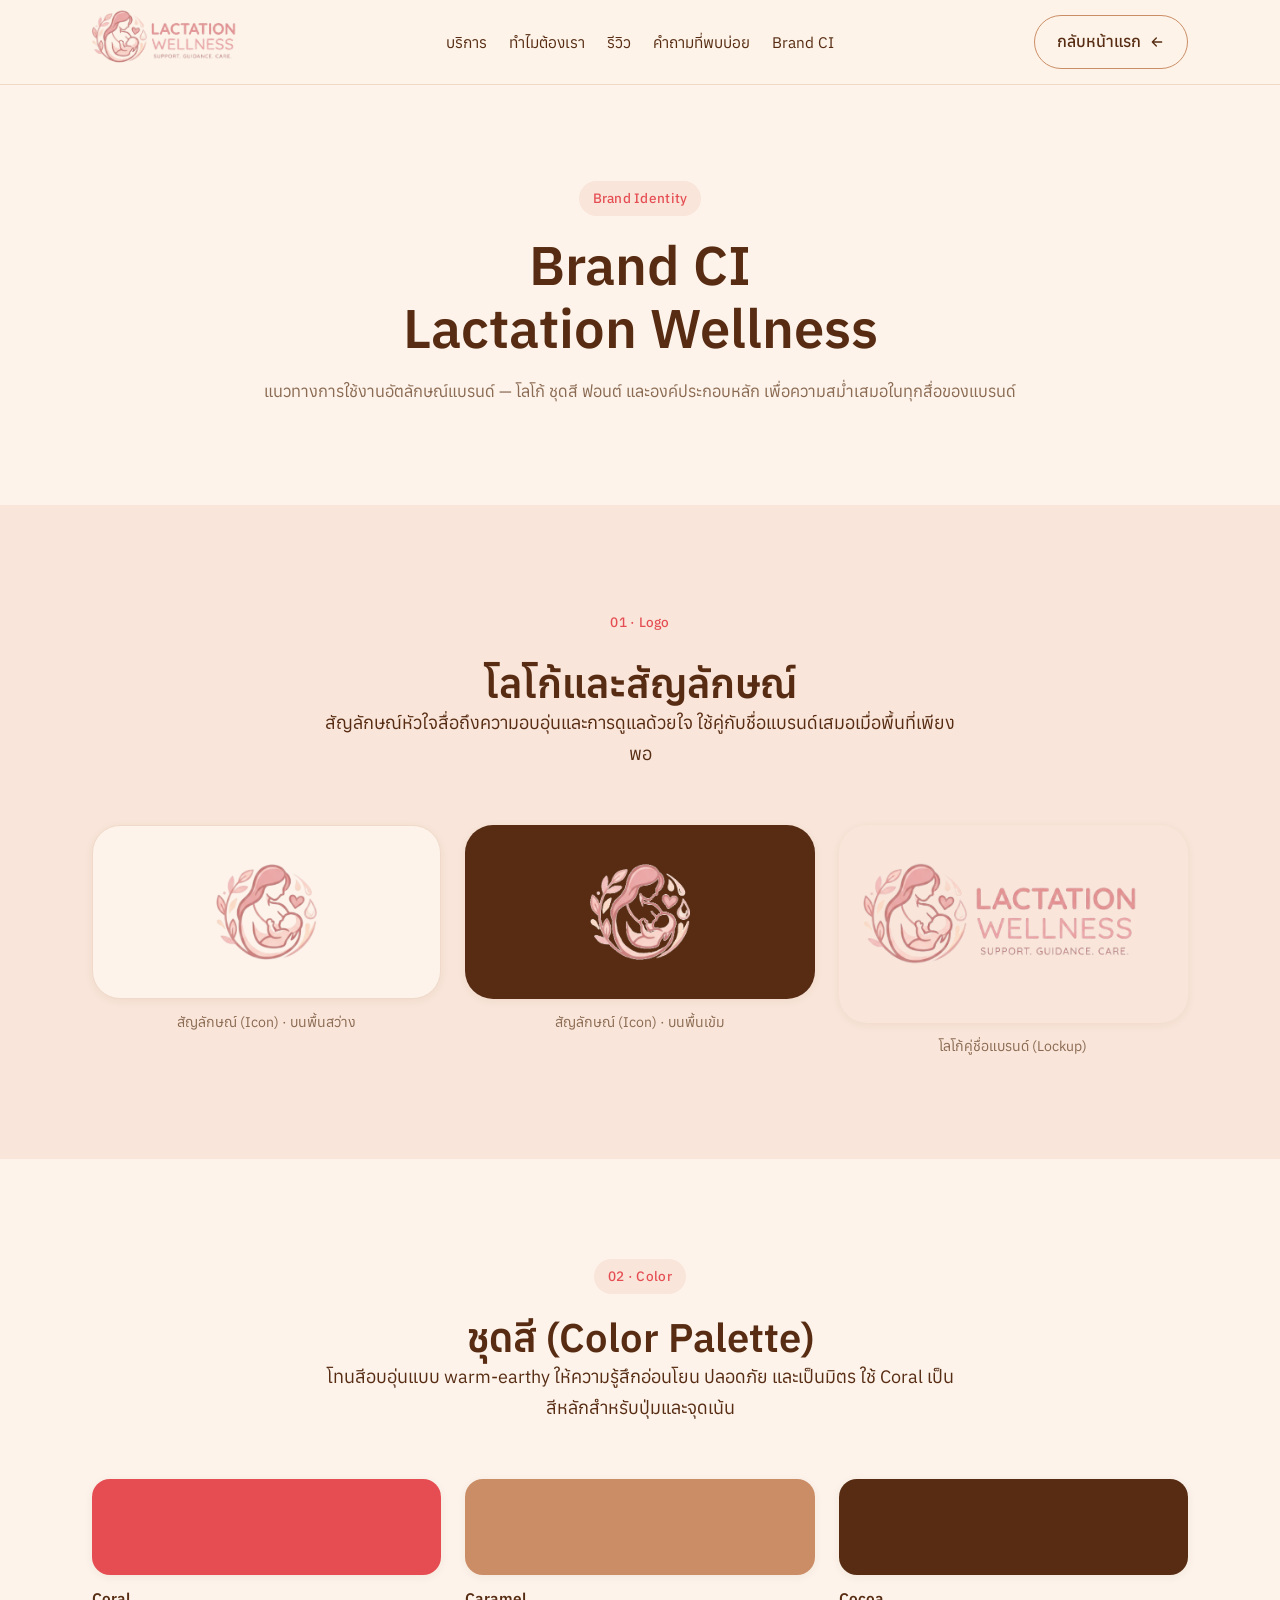
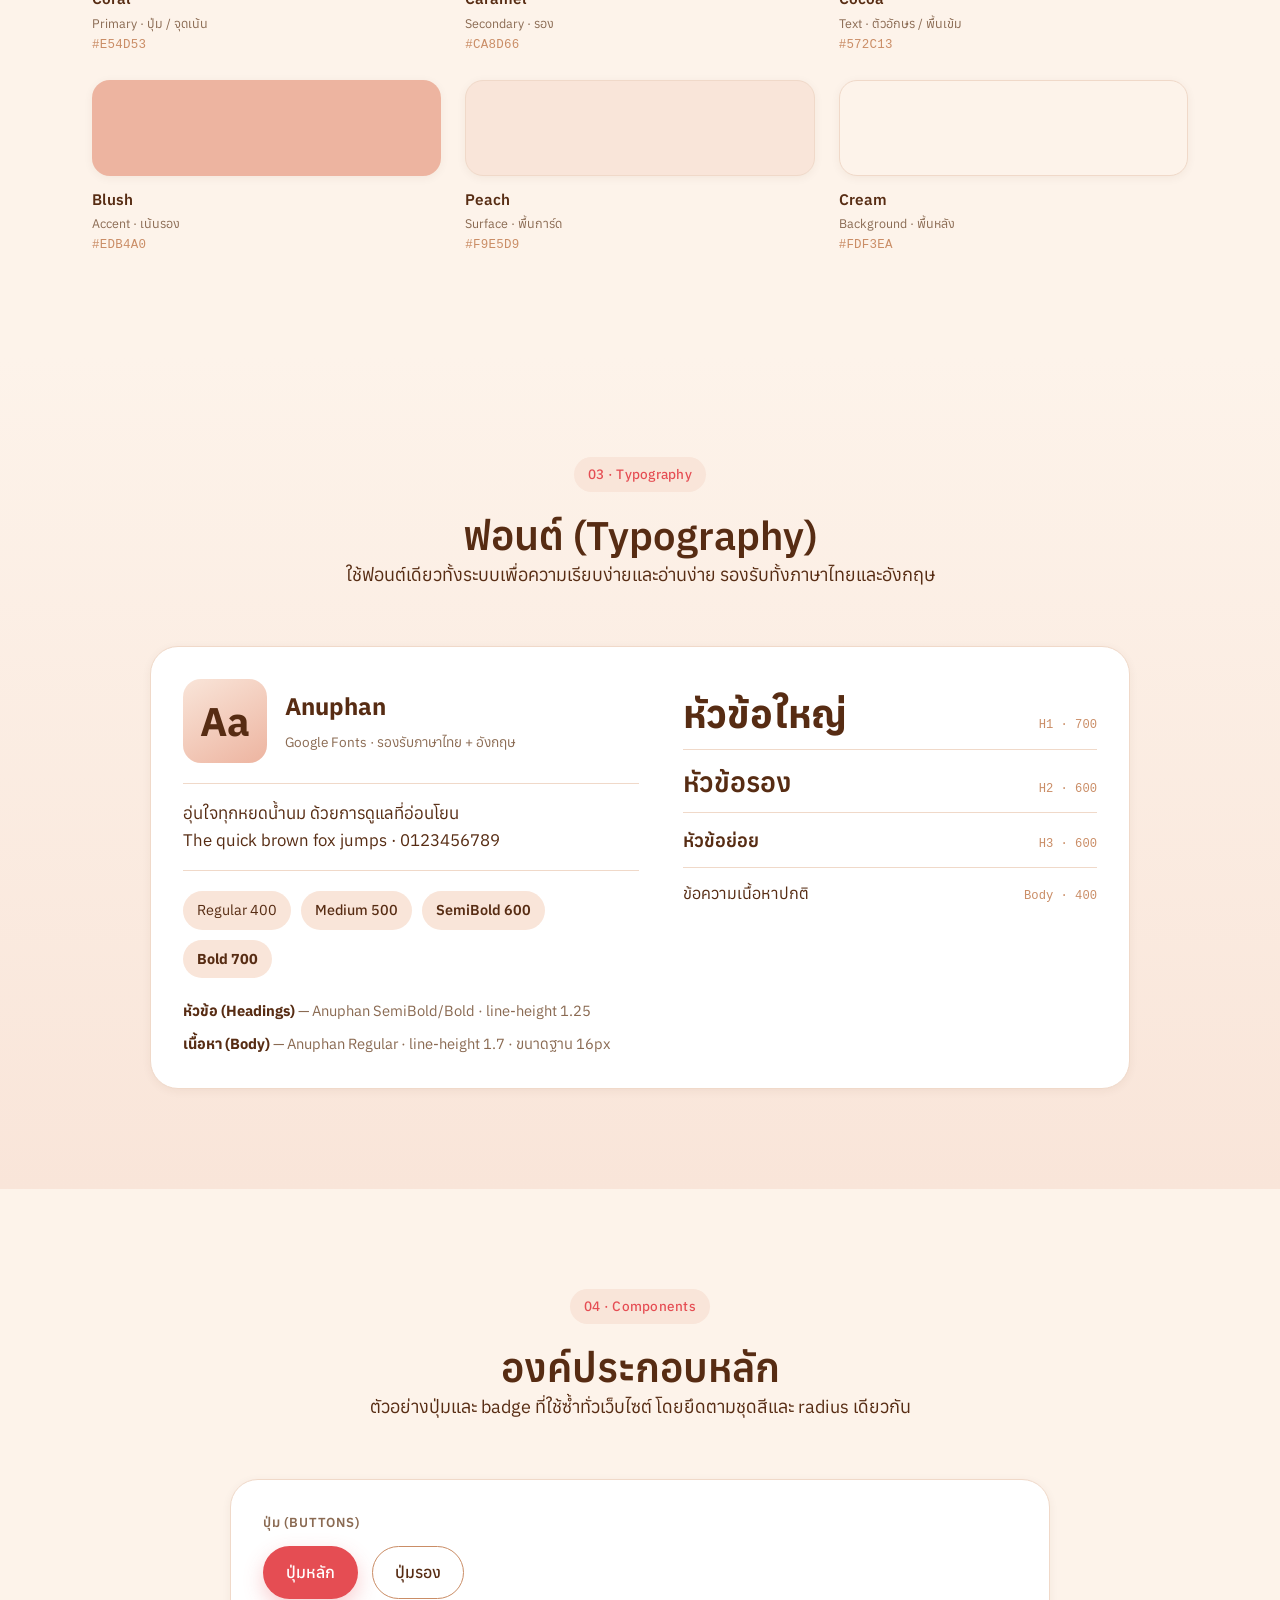
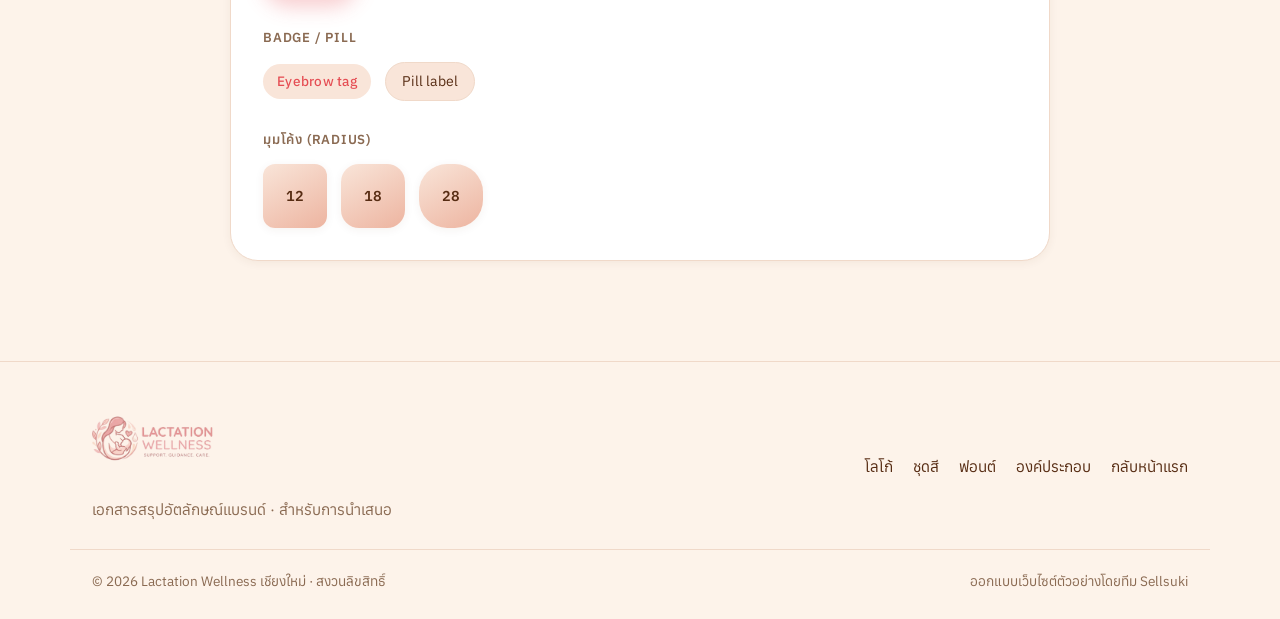
==== brand.html @ d566239a "Initial commit: Lactation Wellness landing site Static HTML/CSS/vanilla-JS landing page for a postpa" ====
<!DOCTYPE html>
<html lang="th">
<head>
  <meta charset="UTF-8" />
  <meta name="viewport" content="width=device-width, initial-scale=1" />
  <script>document.documentElement.classList.add('js');</script>
  <title>Brand CI | Lactation Wellness</title>
  <meta name="description" content="Brand CI ของ Lactation Wellness — ชุดสี ฟอนต์ โลโก้ และแนวทางการใช้งานอัตลักษณ์แบรนด์" />
  <link rel="preconnect" href="https://fonts.googleapis.com" />
  <link rel="preconnect" href="https://fonts.gstatic.com" crossorigin />
  <link href="https://fonts.googleapis.com/css2?family=Anuphan:wght@400;500;600;700&family=Dancing+Script:wght@600;700&display=swap" rel="stylesheet" />
  <link rel="stylesheet" href="styles.css" />
</head>
<body>
  <a class="skip-link" href="#main">ข้ามไปยังเนื้อหาหลัก</a>

  <!-- NAV -->
  <header class="nav" id="top">
    <div class="container nav__inner">
      <a class="brand" href="index.html" aria-label="Lactation Wellness หน้าแรก">
        <img class="brand__logo" src="assets/lockup.png" alt="Lactation Wellness" width="693" height="343" />
      </a>

      <nav class="nav__links" aria-label="เมนูหลัก">
        <a href="index.html#services">บริการ</a>
        <a href="index.html#why">ทำไมต้องเรา</a>
        <a href="index.html#reviews">รีวิว</a>
        <a href="index.html#faq">คำถามที่พบบ่อย</a>
        <a href="brand.html" aria-current="page">Brand CI</a>
      </nav>

      <a class="btn btn--ghost nav__cta" href="index.html">กลับหน้าแรก
        <svg viewBox="0 0 24 24" width="16" height="16" fill="none" stroke="currentColor" stroke-width="2" stroke-linecap="round" stroke-linejoin="round" aria-hidden="true"><path d="M19 12H5M11 18l-6-6 6-6"/></svg>
      </a>

      <button class="nav__toggle" id="navToggle" aria-label="เปิดเมนู" aria-expanded="false" aria-controls="mobileMenu">
        <span></span><span></span><span></span>
      </button>
    </div>

    <div class="mobile-menu" id="mobileMenu" hidden>
      <a href="index.html#services">บริการ</a>
      <a href="index.html#why">ทำไมต้องเรา</a>
      <a href="index.html#reviews">รีวิว</a>
      <a href="index.html#faq">คำถามที่พบบ่อย</a>
      <a href="brand.html" aria-current="page">Brand CI</a>
      <a class="btn btn--primary" href="index.html">กลับหน้าแรก</a>
    </div>
  </header>

  <main id="main">

    <!-- HERO -->
    <section class="section brandhero">
      <div class="container brandhero__inner reveal">
        <span class="eyebrow eyebrow--center">Brand Identity</span>
        <h1>Brand CI<br /><span class="hl">Lactation Wellness</span></h1>
        <p class="lead">แนวทางการใช้งานอัตลักษณ์แบรนด์ — โลโก้ ชุดสี ฟอนต์ และองค์ประกอบหลัก เพื่อความสม่ำเสมอในทุกสื่อของแบรนด์</p>
      </div>
    </section>

    <!-- LOGO -->
    <section class="section section--peach" id="logo">
      <div class="container">
        <div class="section__head reveal">
          <span class="eyebrow eyebrow--center">01 · Logo</span>
          <h2>โลโก้และสัญลักษณ์</h2>
          <p>สัญลักษณ์หัวใจสื่อถึงความอบอุ่นและการดูแลด้วยใจ ใช้คู่กับชื่อแบรนด์เสมอเมื่อพื้นที่เพียงพอ</p>
        </div>
        <div class="logogrid reveal">
          <div class="logocard">
            <div class="logocard__stage logocard__stage--cream">
              <img class="logocard__logo" src="assets/icon.png" alt="สัญลักษณ์ Lactation Wellness บนพื้นสว่าง" width="240" height="229" />
            </div>
            <p class="logocard__cap">สัญลักษณ์ (Icon) · บนพื้นสว่าง</p>
          </div>
          <div class="logocard">
            <div class="logocard__stage logocard__stage--dark">
              <img class="logocard__logo" src="assets/icon.png" alt="สัญลักษณ์ Lactation Wellness บนพื้นเข้ม" width="240" height="229" />
            </div>
            <p class="logocard__cap">สัญลักษณ์ (Icon) · บนพื้นเข้ม</p>
          </div>
          <div class="logocard">
            <div class="logocard__stage logocard__stage--lockup">
              <span class="brand brand--lg">
                <img class="brand__logo" src="assets/lockup.png" alt="Lactation Wellness" width="693" height="343" />
              </span>
            </div>
            <p class="logocard__cap">โลโก้คู่ชื่อแบรนด์ (Lockup)</p>
          </div>
        </div>
      </div>
    </section>

    <!-- COLORS -->
    <section class="section" id="colors">
      <div class="container">
        <div class="section__head reveal">
          <span class="eyebrow eyebrow--center">02 · Color</span>
          <h2>ชุดสี (Color Palette)</h2>
          <p>โทนสีอบอุ่นแบบ warm-earthy ให้ความรู้สึกอ่อนโยน ปลอดภัย และเป็นมิตร ใช้ Coral เป็นสีหลักสำหรับปุ่มและจุดเน้น</p>
        </div>
        <div class="swatches swatches--page reveal">
          <div class="swatch">
            <span class="swatch__chip" style="background:#E54D53;"></span>
            <span class="swatch__meta"><strong>Coral</strong><em>Primary · ปุ่ม / จุดเน้น</em><code>#E54D53</code></span>
          </div>
          <div class="swatch">
            <span class="swatch__chip" style="background:#CA8D66;"></span>
            <span class="swatch__meta"><strong>Caramel</strong><em>Secondary · รอง</em><code>#CA8D66</code></span>
          </div>
          <div class="swatch">
            <span class="swatch__chip" style="background:#572C13;"></span>
            <span class="swatch__meta"><strong>Cocoa</strong><em>Text · ตัวอักษร / พื้นเข้ม</em><code>#572C13</code></span>
          </div>
          <div class="swatch">
            <span class="swatch__chip" style="background:#EDB4A0;"></span>
            <span class="swatch__meta"><strong>Blush</strong><em>Accent · เน้นรอง</em><code>#EDB4A0</code></span>
          </div>
          <div class="swatch">
            <span class="swatch__chip swatch__chip--light" style="background:#F9E5D9;"></span>
            <span class="swatch__meta"><strong>Peach</strong><em>Surface · พื้นการ์ด</em><code>#F9E5D9</code></span>
          </div>
          <div class="swatch">
            <span class="swatch__chip swatch__chip--light" style="background:#FDF3EA;"></span>
            <span class="swatch__meta"><strong>Cream</strong><em>Background · พื้นหลัง</em><code>#FDF3EA</code></span>
          </div>
        </div>
      </div>
    </section>

    <!-- TYPOGRAPHY -->
    <section class="section section--cream" id="type">
      <div class="container">
        <div class="section__head reveal">
          <span class="eyebrow eyebrow--center">03 · Typography</span>
          <h2>ฟอนต์ (Typography)</h2>
          <p>ใช้ฟอนต์เดียวทั้งระบบเพื่อความเรียบง่ายและอ่านง่าย รองรับทั้งภาษาไทยและอังกฤษ</p>
        </div>
        <div class="brandkit__panel typeset-panel reveal">
          <div class="typeset">
            <div class="typeset__hero">
              <span class="typeset__aa">Aa</span>
              <div class="typeset__name">
                <strong>Anuphan</strong>
                <span>Google Fonts · รองรับภาษาไทย + อังกฤษ</span>
              </div>
            </div>
            <p class="typeset__sample">อุ่นใจทุกหยดน้ำนม ด้วยการดูแลที่อ่อนโยน<br />The quick brown fox jumps · 0123456789</p>
            <div class="typeset__weights">
              <span style="font-weight:400;">Regular 400</span>
              <span style="font-weight:500;">Medium 500</span>
              <span style="font-weight:600;">SemiBold 600</span>
              <span style="font-weight:700;">Bold 700</span>
            </div>
            <ul class="typeset__usage">
              <li><strong>หัวข้อ (Headings)</strong> — Anuphan SemiBold/Bold · line-height 1.25</li>
              <li><strong>เนื้อหา (Body)</strong> — Anuphan Regular · line-height 1.7 · ขนาดฐาน 16px</li>
            </ul>
          </div>
          <div class="typescale">
            <div class="typescale__row"><span class="typescale__demo" style="font-size:2.4rem;font-weight:700;">หัวข้อใหญ่</span><code>H1 · 700</code></div>
            <div class="typescale__row"><span class="typescale__demo" style="font-size:1.7rem;font-weight:600;">หัวข้อรอง</span><code>H2 · 600</code></div>
            <div class="typescale__row"><span class="typescale__demo" style="font-size:1.15rem;font-weight:600;">หัวข้อย่อย</span><code>H3 · 600</code></div>
            <div class="typescale__row"><span class="typescale__demo" style="font-size:1rem;font-weight:400;">ข้อความเนื้อหาปกติ</span><code>Body · 400</code></div>
          </div>
        </div>
      </div>
    </section>

    <!-- COMPONENTS -->
    <section class="section" id="components">
      <div class="container">
        <div class="section__head reveal">
          <span class="eyebrow eyebrow--center">04 · Components</span>
          <h2>องค์ประกอบหลัก</h2>
          <p>ตัวอย่างปุ่มและ badge ที่ใช้ซ้ำทั่วเว็บไซต์ โดยยึดตามชุดสีและ radius เดียวกัน</p>
        </div>
        <div class="brandkit__panel reveal comp-panel">
          <div class="comp-group">
            <span class="comp-group__label">ปุ่ม (Buttons)</span>
            <div class="comp-row">
              <a class="btn btn--primary" href="#">ปุ่มหลัก</a>
              <a class="btn btn--ghost" href="#">ปุ่มรอง</a>
            </div>
          </div>
          <div class="comp-group">
            <span class="comp-group__label">Badge / Pill</span>
            <div class="comp-row">
              <span class="eyebrow" style="margin:0;">Eyebrow tag</span>
              <span class="pill">Pill label</span>
            </div>
          </div>
          <div class="comp-group">
            <span class="comp-group__label">มุมโค้ง (Radius)</span>
            <div class="comp-row">
              <span class="radius-demo" style="border-radius:12px;">12</span>
              <span class="radius-demo" style="border-radius:18px;">18</span>
              <span class="radius-demo" style="border-radius:28px;">28</span>
            </div>
          </div>
        </div>
      </div>
    </section>
  </main>

  <!-- FOOTER -->
  <footer class="footer">
    <div class="container footer__inner">
      <div class="footer__brand">
        <span class="brand brand--footer">
          <img class="brand__logo" src="assets/lockup.png" alt="Lactation Wellness" width="693" height="343" />
        </span>
        <p>เอกสารสรุปอัตลักษณ์แบรนด์ · สำหรับการนำเสนอ</p>
      </div>
      <nav class="footer__links" aria-label="เมนูส่วนท้าย">
        <a href="#logo">โลโก้</a>
        <a href="#colors">ชุดสี</a>
        <a href="#type">ฟอนต์</a>
        <a href="#components">องค์ประกอบ</a>
        <a href="index.html">กลับหน้าแรก</a>
      </nav>
    </div>
    <div class="container footer__bottom">
      <p>© 2026 Lactation Wellness เชียงใหม่ · สงวนลิขสิทธิ์</p>
      <p>ออกแบบเว็บไซต์ตัวอย่างโดยทีม Sellsuki</p>
    </div>
  </footer>

  <script src="script.js"></script>
</body>
</html>
---- styles.css ----
/* ===== Design Tokens (CI) ===== */
:root {
  --coral: #E54D53;
  --coral-dark: #d13b41;
  --caramel: #CA8D66;
  --cocoa: #572C13;
  --blush: #EDB4A0;
  --cream: #FDF3EA;
  --peach: #F9E5D9;
  --white: #FFFFFF;

  --text: #572C13;
  --text-soft: #8a6a52;
  --border: #f0d9c9;

  --radius: 18px;
  --radius-lg: 28px;
  --radius-sm: 12px;
  --shadow-sm: 0 2px 10px rgba(87, 44, 19, 0.06);
  --shadow: 0 12px 34px rgba(87, 44, 19, 0.10);
  --shadow-lg: 0 24px 60px rgba(87, 44, 19, 0.14);
  --ease: cubic-bezier(0.22, 1, 0.36, 1);

  --maxw: 1140px;
  --font-head: 'Anuphan', system-ui, sans-serif;
  --font-body: 'Anuphan', system-ui, sans-serif;
  --font-brand: 'Dancing Script', 'Anuphan', cursive;
}

/* ===== Reset ===== */
*, *::before, *::after { box-sizing: border-box; }
* { margin: 0; }
html { scroll-behavior: smooth; scroll-padding-top: 84px; }
body {
  font-family: var(--font-body);
  color: var(--text);
  background: var(--cream);
  line-height: 1.7;
  font-size: clamp(1rem, 1rem + 0.2vw, 1.125rem);
  font-weight: 400;
  -webkit-font-smoothing: antialiased;
  overflow-x: hidden;
}
img, svg { display: block; max-width: 100%; }
a { color: inherit; text-decoration: none; }
h1, h2, h3 { font-family: var(--font-head); font-weight: 600; line-height: 1.25; color: var(--cocoa); }

.container { width: 100%; max-width: var(--maxw); margin-inline: auto; padding-inline: 22px; }

.skip-link {
  position: absolute; left: -999px; top: 0; z-index: 200;
  background: var(--cocoa); color: #fff; padding: 10px 16px; border-radius: 0 0 10px 0;
}
.skip-link:focus { left: 0; }

/* ===== Buttons ===== */
.btn {
  display: inline-flex; align-items: center; justify-content: center; gap: 8px;
  font-family: var(--font-head); font-weight: 500; font-size: 1rem;
  padding: 12px 22px; border-radius: 999px; border: 1.5px solid transparent;
  cursor: pointer; transition: transform .2s var(--ease), background .2s var(--ease), box-shadow .2s var(--ease), color .2s var(--ease);
  white-space: nowrap;
}
.btn:focus-visible { outline: 3px solid var(--caramel); outline-offset: 2px; }
.btn--primary { background: var(--coral); color: #fff; box-shadow: 0 8px 20px rgba(229, 77, 83, 0.28); }
.btn--primary:hover { background: var(--coral-dark); transform: translateY(-2px); box-shadow: 0 12px 26px rgba(229, 77, 83, 0.34); }
.btn--ghost { background: transparent; color: var(--cocoa); border-color: var(--caramel); }
.btn--ghost:hover { background: var(--peach); transform: translateY(-2px); }
.btn--lg { padding: 15px 30px; font-size: 1.05rem; }
.btn--block { width: 100%; }

/* ===== Nav ===== */
.nav {
  position: sticky; top: 0; z-index: 100;
  background: rgba(253, 243, 234, 0.82);
  backdrop-filter: saturate(180%) blur(12px);
  border-bottom: 1px solid var(--border);
}
.nav__inner { position: relative; display: flex; align-items: center; justify-content: space-between; gap: 20px; height: 84px; }
.brand { display: inline-flex; align-items: center; gap: 10px; font-family: var(--font-head); }
.brand__mark {
  display: grid; place-items: center; width: 38px; height: 38px; border-radius: 12px;
  background: var(--coral); color: #fff; box-shadow: var(--shadow-sm); flex: none;
}
.brand__logo { display: block; height: 78px; width: auto; flex: none; }
.brand--footer .brand__logo { height: 66px; }
.brand--lg .brand__logo { height: 150px; }
.brand__text { font-family: var(--font-brand); font-weight: 700; font-size: 1.5rem; color: var(--cocoa); line-height: 1.05; display: flex; flex-direction: column; }
.brand__text small { font-family: var(--font-body); font-weight: 400; font-size: .68rem; color: var(--caramel); letter-spacing: .04em; }
.nav__links { display: flex; gap: 22px; flex-wrap: nowrap; margin-inline: auto; position: absolute; left: 50%; top: 50%; transform: translate(-50%, -50%); }
.nav__links a { font-size: .96rem; color: var(--text); position: relative; padding: 6px 0; transition: color .2s; white-space: nowrap; }
.nav__links a::after { content: ''; position: absolute; left: 0; bottom: 0; width: 0; height: 2px; background: var(--coral); transition: width .25s var(--ease); border-radius: 2px; }
.nav__links a:hover { color: var(--coral); }
.nav__links a:hover::after { width: 100%; }
.nav__cta { flex: none; }
.nav__toggle { display: none; flex-direction: column; gap: 5px; width: 44px; height: 44px; align-items: center; justify-content: center; background: none; border: none; cursor: pointer; }
.nav__toggle span { width: 24px; height: 2px; background: var(--cocoa); border-radius: 2px; transition: .25s var(--ease); }
.nav__toggle[aria-expanded="true"] span:nth-child(1) { transform: translateY(7px) rotate(45deg); }
.nav__toggle[aria-expanded="true"] span:nth-child(2) { opacity: 0; }
.nav__toggle[aria-expanded="true"] span:nth-child(3) { transform: translateY(-7px) rotate(-45deg); }

.mobile-menu { display: none; flex-direction: column; gap: 4px; padding: 14px 22px 22px; background: var(--cream); border-bottom: 1px solid var(--border); }
.mobile-menu a { padding: 12px 8px; font-family: var(--font-head); border-radius: 10px; }
.mobile-menu a:not(.btn):hover { background: var(--peach); }
.mobile-menu .btn { margin-top: 8px; }

/* ===== Hero ===== */
.hero { padding: clamp(48px, 8vw, 96px) 0; position: relative; background: var(--peach); overflow: hidden; }
.hero .eyebrow { background: var(--white); }
.hero::before {
  content: ''; position: absolute; top: -140px; right: -120px; width: 460px; height: 460px;
  background: radial-gradient(circle, rgba(255,255,255,.5), transparent 70%); z-index: 0;
}
.zig-edge {
  height: 14px; margin-top: -1px;
  background-image: url("data:image/svg+xml,%3Csvg xmlns='http://www.w3.org/2000/svg' width='24' height='14'%3E%3Cpath d='M0 0H24L12 14Z' fill='%23F9E5D9'/%3E%3C/svg%3E");
  background-size: 24px 14px; background-repeat: repeat-x; background-position: top center;
}
.hero__inner { display: grid; grid-template-columns: 1.05fr .95fr; gap: clamp(32px, 5vw, 64px); align-items: center; position: relative; z-index: 1; }
.eyebrow { display: inline-block; font-family: var(--font-head); font-weight: 500; font-size: .85rem; color: var(--coral); background: var(--peach); padding: 6px 14px; border-radius: 999px; letter-spacing: .02em; margin-bottom: 18px; }
.eyebrow--center { display: table; margin-inline: auto; }
.eyebrow--light { background: rgba(255,255,255,.14); color: var(--blush); }
.hero h1 { font-size: clamp(3rem, 5vw, 3.5rem); font-weight: 600; letter-spacing: -.01em; }
.hero .hl { color: var(--coral); }
.lead { margin-top: 20px; font-size: clamp(1rem, 1.4vw, 1.15rem); color: var(--text-soft); max-width: 34ch; }
.hero__actions { display: flex; flex-wrap: wrap; gap: 14px; margin-top: 30px; }
.hero__trust { display: flex; align-items: center; gap: 12px; margin-top: 28px; flex-wrap: wrap; }
.stars { display: inline-flex; gap: 3px; color: #F2B01E; }
.hero__trust p { font-size: .95rem; color: var(--text-soft); }
.hero__trust strong { color: var(--cocoa); }

.hero__visual { position: relative; }
.hero__card {
  position: relative; background: var(--white); border-radius: var(--radius-lg);
  padding: 22px; box-shadow: var(--shadow-lg); border: 1px solid var(--border);
}
.hero__photo {
  aspect-ratio: 4/5; border-radius: var(--radius); overflow: hidden;
  background: linear-gradient(150deg, var(--blush), var(--peach));
}
.hero__img { width: 100%; height: 100%; object-fit: cover; object-position: center 25%; display: block; }
.hero__badge {
  position: absolute; bottom: -22px; left: -18px; display: flex; align-items: center; gap: 12px;
  background: var(--white); border-radius: 16px; padding: 12px 16px; box-shadow: var(--shadow);
  border: 1px solid var(--border);
}
.hero__badge-ic { display: grid; place-items: center; width: 38px; height: 38px; border-radius: 10px; background: var(--coral); color: #fff; flex: none; }
.hero__badge strong { display: block; font-family: var(--font-head); font-size: .92rem; color: var(--cocoa); }
.hero__badge small { color: var(--text-soft); font-size: .8rem; }

/* ===== Stats (Care that adds up — left heading + organic blobs) ===== */
.stats2 { background: linear-gradient(180deg, var(--cream), var(--peach)); }
.stats2__inner { display: grid; grid-template-columns: minmax(250px, .95fr) 1.5fr; gap: clamp(20px, 2.5vw, 36px); align-items: start; }
.stats2__head { display: flex; align-items: center; gap: 8px; padding-top: 10px; }
.stats2__head h2 { font-size: clamp(2.25rem, 3.8vw, 2.5rem); line-height: 1.15; flex: none; }
.stats2__arrow { width: clamp(120px, 12vw, 160px); flex: none; }
.stats2__list { display: grid; grid-template-columns: 1fr 1fr; gap: 30px 36px; align-items: start; }
.stat2 { display: flex; align-items: center; gap: 18px; }
.stat2__blob {
  position: relative; flex: none; width: 96px; height: 80px; display: grid; place-items: center;
  border-radius: 46% 54% 63% 37% / 55% 48% 52% 45%;
}
.stat2__blob b { font-family: var(--font-head); font-weight: 700; font-size: 1.3rem; }
.stat2__blob--coral { background: #f7d3d1; } .stat2__blob--coral b { color: var(--coral); }
.stat2__blob--caramel { background: #ecd8c4; } .stat2__blob--caramel b { color: #a8683f; }
.stat2__blob--blush { background: #f8ddd1; } .stat2__blob--blush b { color: #c56650; }
.stat2__blob--cocoa { background: #e2cec1; } .stat2__blob--cocoa b { color: var(--cocoa); }
.stat2 p { color: var(--text-soft); font-size: .98rem; }
.stat2 p strong { color: var(--cocoa); font-weight: 600; }

/* ===== Service chip carousel ===== */
.chiprow {
  display: flex; gap: 12px; overflow-x: auto; padding: 4px 2px 16px; margin-bottom: 12px;
  scroll-snap-type: x proximity; -webkit-overflow-scrolling: touch;
}
.chiprow::-webkit-scrollbar { height: 6px; }
.chiprow::-webkit-scrollbar-thumb { background: var(--blush); border-radius: 999px; }
.chip-svc {
  flex: none; scroll-snap-align: start; white-space: nowrap;
  font-family: var(--font-head); font-weight: 500; font-size: .96rem; color: var(--cocoa);
  background: var(--white); border: 1.5px solid var(--border); padding: 10px 20px; border-radius: 999px;
  transition: background .2s var(--ease), color .2s var(--ease), border-color .2s var(--ease);
}
.chip-svc:hover { background: var(--coral); color: #fff; border-color: var(--coral); }

/* ===== Section base ===== */
.section { padding: clamp(56px, 8vw, 100px) 0; }
.section--peach { background: var(--peach); }
.section--cream { background: linear-gradient(180deg, var(--cream), var(--peach)); }
.section__head { text-align: center; max-width: 640px; margin: 0 auto clamp(36px, 5vw, 56px); }
.section__head--left { text-align: left; margin-inline: 0; }
.section h2 { font-size: clamp(2.25rem, 3.6vw, 2.5rem); }
.section__sub { margin-top: 14px; color: var(--text-soft); font-size: 1.05rem; }

/* ===== Cards (Services) ===== */
.cards { display: grid; grid-template-columns: repeat(3, 1fr); gap: 22px; }
.card {
  background: var(--white); border: 1px solid var(--border); border-radius: var(--radius);
  padding: 28px 26px; box-shadow: var(--shadow-sm);
  transition: transform .25s var(--ease), box-shadow .25s var(--ease), border-color .25s var(--ease);
}
.card:hover { transform: translateY(-6px); box-shadow: var(--shadow); border-color: var(--blush); }
.card__ic { display: grid; place-items: center; width: 54px; height: 54px; border-radius: 16px; background: var(--peach); color: var(--coral); margin-bottom: 18px; }
.card h3 { font-size: 1.2rem; margin-bottom: 8px; }
.card p { color: var(--text-soft); font-size: .97rem; }

/* ===== Why ===== */
.why__inner { display: grid; grid-template-columns: 1fr 1fr; gap: clamp(32px, 5vw, 64px); align-items: center; }
.why__list { list-style: none; padding: 0; margin-top: 28px; display: grid; gap: 18px; }
.why__list li { display: flex; gap: 14px; align-items: flex-start; }
.why__ic { display: grid; place-items: center; width: 34px; height: 34px; border-radius: 10px; background: var(--coral); color: #fff; flex: none; margin-top: 2px; }
.why__list strong { font-family: var(--font-head); color: var(--cocoa); font-size: 1.05rem; }
.why__list p { color: var(--text-soft); font-size: .95rem; }
.why__visual { position: relative; display: grid; place-items: center; min-height: 360px; }
.why__blob { position: absolute; inset: 10% 8%; background: radial-gradient(circle at 30% 30%, var(--blush), var(--caramel)); border-radius: 46% 54% 60% 40% / 50% 44% 56% 50%; filter: blur(2px); opacity: .9; }
.why__figure { position: relative; width: 82%; max-width: 360px; margin: 0; aspect-ratio: 4/5; border-radius: var(--radius-lg); overflow: hidden; box-shadow: var(--shadow-lg); }
.why__img { width: 100%; height: 100%; object-fit: cover; object-position: center 28%; display: block; }

/* ===== Journey (alternating zigzag) ===== */
.journey { display: grid; gap: clamp(28px, 5vw, 56px); }
.jrow { display: grid; grid-template-columns: 1fr 1fr; gap: clamp(28px, 5vw, 64px); align-items: center; }
.jrow--rev .jrow__media { order: 2; }
.jrow__media {
  position: relative; aspect-ratio: 4/3; border-radius: var(--radius-lg); box-shadow: var(--shadow);
  overflow: hidden;
}
.jrow__media--1 { background: linear-gradient(150deg, var(--blush), var(--caramel)); }
.jrow__img { position: absolute; inset: 0; width: 100%; height: 100%; object-fit: cover; object-position: center; display: block; }
.jrow__media--2 { background: linear-gradient(135deg, var(--peach), var(--blush)); }
.jrow__media--2 .jrow__img { width: 82%; left: 50%; right: auto; object-fit: cover; object-position: 100% center; transform: translateX(-50%); }
.jrow__media--3 { background: linear-gradient(150deg, var(--caramel), var(--blush)); }
.jrow__badge {
  position: absolute; left: 20px; bottom: 20px; font-family: var(--font-head); font-weight: 500;
  color: var(--cocoa); background: rgba(253,243,234,.92); padding: 8px 18px; border-radius: 999px; font-size: .95rem;
}
.jrow__step { display: block; font-family: var(--font-head); font-weight: 700; font-size: 2.4rem; color: var(--blush); line-height: 1; margin-bottom: 8px; }
.jrow__text h3 { font-size: clamp(1.3rem, 2.4vw, 1.7rem); margin-bottom: 12px; }
.jrow__text p { color: var(--text-soft); font-size: 1.02rem; max-width: 46ch; }

/* ===== Reviews ===== */
.reviews-carousel { display: flex; align-items: center; gap: 14px; }
.reviews { flex: 1; display: flex; gap: 24px; overflow-x: auto; scroll-snap-type: x mandatory; scroll-behavior: smooth; padding: 58px 4px 12px; -ms-overflow-style: none; scrollbar-width: none; }
.reviews::-webkit-scrollbar { display: none; }
.review { position: relative; flex: 0 0 clamp(260px, 30%, 320px); scroll-snap-align: center; background: var(--white); border: 1px solid var(--border); border-radius: 24px; padding: 62px 26px 30px; box-shadow: var(--shadow-sm); display: flex; flex-direction: column; align-items: center; text-align: center; gap: 10px; transition: transform .25s var(--ease), box-shadow .25s var(--ease); }
.review:hover { transform: translateY(-5px); box-shadow: var(--shadow); }
.review__avatar { position: absolute; top: 0; left: 50%; transform: translate(-50%, -50%); display: grid; place-items: center; width: 84px; height: 84px; border-radius: 50%; background: var(--peach); font-family: var(--font-head); font-weight: 600; font-size: 1.7rem; color: var(--cocoa); box-shadow: 0 0 0 5px var(--cream), 0 0 0 8px var(--ring, var(--blush)); }
.stars--sm { color: #F2B01E; font-size: 1.05rem; letter-spacing: 2px; }
.review__name { font-family: var(--font-head); color: var(--cocoa); font-size: 1.12rem; }
.review__loc { color: var(--text-soft); font-size: .82rem; }
.review blockquote { color: var(--text); font-size: .96rem; line-height: 1.7; margin-top: 4px; }
.rev-nav { flex: none; width: 46px; height: 46px; border-radius: 50%; border: 1px solid var(--border); background: var(--white); color: var(--cocoa); display: grid; place-items: center; cursor: pointer; box-shadow: var(--shadow-sm); transition: background .2s var(--ease), color .2s var(--ease), border-color .2s var(--ease); }
.rev-nav:hover { background: var(--coral); color: #fff; border-color: var(--coral); }
.rev-nav svg { width: 22px; height: 22px; }

/* ===== About ===== */
.about__inner { display: grid; grid-template-columns: .9fr 1.1fr; gap: clamp(32px, 5vw, 64px); align-items: center; }
.about__grid { display: grid; grid-template-columns: 1fr 1fr; grid-template-rows: 1fr 1fr; gap: 14px; aspect-ratio: 1/1; }
.about__cell { position: relative; margin: 0; border-radius: var(--radius); box-shadow: var(--shadow-sm); overflow: hidden; background: linear-gradient(140deg, var(--blush), var(--peach)); }
.about__img { position: absolute; inset: 0; width: 100%; height: 100%; object-fit: cover; display: block; }
.about__copy p { color: var(--text-soft); margin-top: 16px; }
.about__pills { display: flex; flex-wrap: wrap; gap: 10px; margin-top: 24px; }
.pill { font-family: var(--font-head); font-size: .88rem; color: var(--cocoa); background: var(--peach); border: 1px solid var(--border); padding: 7px 16px; border-radius: 999px; }
.section--peach .pill { background: var(--white); }

/* ===== Gallery ===== */
.gallery { display: grid; grid-template-columns: repeat(6, 1fr); grid-auto-rows: clamp(150px, 18vw, 188px); gap: 16px; }
.gallery__item { position: relative; border-radius: var(--radius); overflow: hidden; box-shadow: var(--shadow-sm); background-size: cover; background-position: center; background-color: var(--peach); transition: transform .3s ease, box-shadow .3s ease; }
.gallery__item::before { content: ""; position: absolute; inset: 0; background: linear-gradient(180deg, transparent 55%, rgba(87,44,19,.28)); opacity: 0; transition: opacity .3s ease; }
.gallery__item:hover { transform: translateY(-4px); box-shadow: var(--shadow); }
.gallery__item:hover::before { opacity: 1; }
.gallery__item::after { content: attr(data-tag); position: absolute; left: 12px; bottom: 12px; z-index: 1; font-family: var(--font-head); font-size: .82rem; color: var(--cocoa); background: rgba(253,243,234,.92); padding: 4px 12px; border-radius: 999px; box-shadow: var(--shadow-sm); }
.gallery__item:nth-child(1) { grid-column: span 3; grid-row: span 2; }
.gallery__item:nth-child(2) { grid-column: span 3; grid-row: span 2; }
.gallery__item:nth-child(3) { grid-column: span 2; }
.gallery__item:nth-child(4) { grid-column: span 2; }
.gallery__item:nth-child(5) { grid-column: span 2; }
.gallery__note { text-align: center; margin-top: 20px; font-size: .85rem; color: var(--text-soft); }

/* ===== FAQ ===== */
.faq__inner { display: grid; grid-template-columns: .8fr 1.2fr; gap: clamp(32px, 5vw, 56px); align-items: start; }
.faq__aside { display: grid; gap: 18px; align-content: start; position: sticky; top: 96px; }
.faq__aside .section__head { margin-bottom: 0; }
.faq__contact { display: flex; gap: 12px; }
.faq__contact-ic { flex: none; width: 48px; height: 48px; display: grid; place-items: center; border-radius: 50%; background: var(--peach); color: var(--coral); text-decoration: none; box-shadow: var(--shadow-sm); transition: transform .2s var(--ease), box-shadow .2s var(--ease), filter .2s var(--ease); }
.faq__contact-ic:hover { transform: translateY(-3px); box-shadow: var(--shadow); filter: brightness(1.03); }
.faq { display: grid; gap: 0; border-top: 1px solid var(--border); }
.faq__item { background: transparent; border: none; border-bottom: 1px solid var(--border); border-radius: 0; padding: 0; box-shadow: none; }
.faq__item summary { list-style: none; cursor: pointer; font-family: var(--font-head); font-weight: 600; font-size: 1.12rem; color: var(--cocoa); padding: 22px 0; display: flex; justify-content: space-between; align-items: center; gap: 18px; transition: color .2s var(--ease); }
.faq__item summary:hover { color: var(--coral); }
.faq__item[open] summary { color: var(--coral); }
.faq__item summary::-webkit-details-marker { display: none; }
.faq__item summary::after { content: '+'; flex: none; width: 34px; height: 34px; display: grid; place-items: center; font-size: 1.4rem; line-height: 1; color: var(--coral); background: var(--peach); border-radius: 50%; transition: transform .3s var(--ease), background .25s var(--ease), color .25s var(--ease); }
.faq__item summary:hover::after { background: var(--blush); }
.faq__item[open] summary::after { transform: rotate(45deg); background: var(--coral); color: #fff; }
.faq__body { padding: 0 0 24px; max-width: 62ch; }
.faq__body p { color: var(--text-soft); }

/* ===== Brand CI ===== */
.brandkit { display: grid; grid-template-columns: 1.15fr 1fr; gap: clamp(20px, 3vw, 32px); align-items: stretch; }
.brandkit__panel { background: var(--white); border: 1px solid var(--border); border-radius: var(--radius-lg); padding: clamp(22px, 3vw, 32px); box-shadow: var(--shadow-sm); }
.brandkit__title { display: flex; align-items: center; gap: 10px; font-size: 1.12rem; color: var(--cocoa); margin-bottom: 22px; }
.brandkit__title svg { color: var(--coral); flex: none; }
.swatches { display: grid; grid-template-columns: repeat(3, 1fr); gap: 16px; }
.swatch { display: grid; gap: 10px; }
.swatch__chip { display: block; height: 76px; border-radius: var(--radius); box-shadow: var(--shadow-sm); }
.swatch__chip--light { border: 1px solid var(--border); }
.swatch__meta { display: grid; gap: 1px; }
.swatch__meta strong { font-family: var(--font-head); font-weight: 600; font-size: .96rem; color: var(--cocoa); }
.swatch__meta em { font-style: normal; font-size: .78rem; color: var(--text-soft); }
.swatch__meta code { font-family: ui-monospace, 'SFMono-Regular', Menlo, monospace; font-size: .78rem; color: var(--caramel); letter-spacing: .02em; }
.typeset { display: grid; gap: 20px; }
.typeset__hero { display: flex; align-items: center; gap: 18px; }
.typeset__aa { flex: none; width: 84px; height: 84px; display: grid; place-items: center; border-radius: var(--radius); background: linear-gradient(150deg, var(--peach), var(--blush)); font-family: var(--font-head); font-weight: 700; font-size: 2.5rem; color: var(--cocoa); }
.typeset__name strong { display: block; font-family: var(--font-head); font-weight: 700; font-size: 1.5rem; color: var(--cocoa); }
.typeset__name span { font-size: .85rem; color: var(--text-soft); }
.typeset__sample { font-size: 1.05rem; color: var(--cocoa); line-height: 1.6; padding: 16px 0; border-top: 1px solid var(--border); border-bottom: 1px solid var(--border); }
.typeset__weights { display: flex; flex-wrap: wrap; gap: 10px; }
.typeset__weights span { font-family: var(--font-head); font-size: .9rem; color: var(--cocoa); background: var(--peach); padding: 7px 14px; border-radius: 999px; }
.typeset__usage { list-style: none; padding: 0; display: grid; gap: 8px; }
.typeset__usage li { font-size: .92rem; color: var(--text-soft); }
.typeset__usage strong { font-family: var(--font-head); color: var(--cocoa); }

/* ===== Brand CI page ===== */
.brandhero { text-align: center; padding-top: clamp(48px, 8vw, 96px); }
.brandhero__inner { max-width: 940px; margin-inline: auto; }
.brandhero h1 { font-size: clamp(2.2rem, 6vw, 3.4rem); line-height: 1.15; }
.brandhero .lead { color: var(--text-soft); margin-top: 18px; font-size: 1.02rem; max-width: 100%; text-wrap: balance; }
.brand--lg .brand__mark { width: 46px; height: 46px; border-radius: 14px; }
.brand--lg .brand__text { font-size: 1.9rem; }
.brand--lg .brand__text small { font-size: .74rem; }
.brand--onDark .brand__text { color: #fff; }
.brand--onDark .brand__text small { color: var(--blush); }
.brand__mark--xl { width: 72px; height: 72px; border-radius: 20px; display: grid; place-items: center; background: #fff; color: var(--coral); box-shadow: var(--shadow-sm); }
.logogrid { display: grid; grid-template-columns: repeat(3, 1fr); gap: clamp(16px, 2.4vw, 24px); }
.logocard { display: grid; gap: 12px; }
.logocard__stage { display: grid; place-items: center; min-height: 150px; border-radius: var(--radius-lg); padding: 24px; box-shadow: var(--shadow-sm); }
.logocard__stage--cream { background: var(--cream); border: 1px solid var(--border); }
.logocard__stage--dark { background: var(--cocoa); }
.logocard__stage--lockup { background: var(--peach); }
.logocard__logo { display: block; width: auto; max-width: 72%; height: auto; max-height: 96px; }
.logocard__cap { text-align: center; font-size: .88rem; color: var(--text-soft); }
.swatches--page { grid-template-columns: repeat(3, 1fr); gap: clamp(16px, 2.4vw, 24px); }
.swatches--page .swatch__chip { height: 96px; }
.typeset-panel { display: grid; grid-template-columns: 1.1fr 1fr; gap: clamp(24px, 4vw, 44px); align-items: start; max-width: 980px; margin-inline: auto; }
.typescale { display: grid; gap: 4px; align-content: start; }
.typescale__row { display: flex; align-items: baseline; justify-content: space-between; gap: 16px; padding: 12px 0; border-bottom: 1px solid var(--border); }
.typescale__row:last-child { border-bottom: none; }
.typescale__demo { font-family: var(--font-head); color: var(--cocoa); line-height: 1.2; }
.typescale code { font-family: ui-monospace, 'SFMono-Regular', Menlo, monospace; font-size: .76rem; color: var(--caramel); flex: none; }
.comp-panel { max-width: 820px; margin-inline: auto; display: grid; gap: 28px; }
.comp-group { display: grid; gap: 12px; }
.comp-group__label { font-family: var(--font-head); font-weight: 600; font-size: .82rem; text-transform: uppercase; letter-spacing: .06em; color: var(--text-soft); }
.comp-row { display: flex; flex-wrap: wrap; align-items: center; gap: 14px; }
.radius-demo { width: 64px; height: 64px; display: grid; place-items: center; background: linear-gradient(150deg, var(--peach), var(--blush)); color: var(--cocoa); font-family: var(--font-head); font-weight: 600; font-size: .9rem; box-shadow: var(--shadow-sm); }

/* ===== Booking ===== */
.section--dark { background: var(--cocoa); color: var(--cream); }
.section--dark h2 { color: #fff; }
.booking__inner { display: grid; grid-template-columns: 1fr 1fr; gap: clamp(32px, 5vw, 60px); align-items: center; }
.booking__info p { color: rgba(253,243,234,.8); margin-top: 14px; max-width: 44ch; }
.contact-list { list-style: none; padding: 0; margin-top: 28px; display: grid; gap: 18px; }
.contact-list li { display: flex; align-items: center; gap: 14px; }
.contact__ic { display: grid; place-items: center; width: 44px; height: 44px; border-radius: 12px; background: rgba(255,255,255,.1); color: var(--blush); flex: none; }
.contact-list small { display: block; color: var(--blush); font-size: .8rem; }
.contact-list strong { font-family: var(--font-head); color: #fff; font-weight: 500; }
.contact-list a:hover strong { color: var(--blush); }

.booking__card { background: var(--white); border-radius: var(--radius-lg); padding: clamp(24px, 3vw, 36px); box-shadow: var(--shadow-lg); }
.booking__card h3 { color: var(--cocoa); font-size: 1.35rem; margin-bottom: 18px; }
.field { margin-bottom: 16px; }
.field label { display: block; font-family: var(--font-head); font-size: .92rem; color: var(--cocoa); margin-bottom: 6px; }
.field label span { color: var(--coral); }
.field input, .field select, .field textarea {
  width: 100%; font-family: var(--font-body); font-size: 1rem; color: var(--text);
  padding: 12px 14px; border: 1.5px solid var(--border); border-radius: 12px; background: var(--cream);
  transition: border-color .2s, box-shadow .2s;
}
.field textarea { resize: vertical; }
.field input:focus, .field select:focus, .field textarea:focus { outline: none; border-color: var(--coral); box-shadow: 0 0 0 3px rgba(229,77,83,.14); background: #fff; }
.field input.invalid, .field select.invalid { border-color: var(--coral); background: #fdecec; }
.form__hint { margin-top: 12px; font-size: .9rem; min-height: 1.2em; }
.form__hint.ok { color: #2f8f5b; }
.form__hint.err { color: var(--coral); }

/* ===== CTA band ===== */
.ctaband { padding: clamp(56px, 8vw, 96px) 0; background: linear-gradient(160deg, var(--blush), var(--peach)); }
.ctaband__inner { text-align: center; max-width: 640px; margin-inline: auto; }
.ctaband h2 { font-size: clamp(2.25rem, 3.6vw, 2.5rem); margin-bottom: 14px; }
.ctaband p { color: var(--cocoa); opacity: .8; margin-bottom: 28px; font-size: 1.08rem; }

/* ===== Footer ===== */
.footer { background: var(--cream); border-top: 1px solid var(--border); padding: 48px 0 26px; }
.footer__inner { display: flex; justify-content: space-between; gap: 30px; flex-wrap: wrap; padding-bottom: 26px; border-bottom: 1px solid var(--border); }
.brand--footer .brand__mark { background: var(--coral); }
.footer__brand p { color: var(--text-soft); margin-top: 12px; max-width: 34ch; font-size: .95rem; }
.footer__links { display: flex; flex-wrap: wrap; gap: 20px; align-items: center; }
.footer__links a { font-family: var(--font-head); font-size: .95rem; color: var(--text); transition: color .2s; }
.footer__links a:hover { color: var(--coral); }
.footer__bottom { display: flex; justify-content: space-between; gap: 12px; flex-wrap: wrap; padding-top: 20px; color: var(--text-soft); font-size: .85rem; }

/* ===== Reveal animation (only hidden when JS is active) ===== */
.js .reveal { opacity: 0; transform: translateY(26px); transition: opacity .6s var(--ease), transform .6s var(--ease); }
.js .reveal.in { opacity: 1; transform: none; }

/* ===== Responsive ===== */
@media (max-width: 960px) {
  .nav__links { display: none; }
  .nav__cta { display: none; }
  .nav__toggle { display: flex; }
  .mobile-menu.open { display: flex; }
  .hero__inner { grid-template-columns: 1fr; }
  .hero__visual { order: -1; max-width: 440px; }
  .lead { max-width: none; }
  .cards { grid-template-columns: repeat(2, 1fr); }
  .stats2__inner { grid-template-columns: 1fr; }
  .stats2__arrow { display: none; }
  .why__inner, .about__inner, .booking__inner, .faq__inner { grid-template-columns: 1fr; }
  .brandkit { grid-template-columns: 1fr; }
  .typeset-panel { grid-template-columns: 1fr; }
  .logogrid { grid-template-columns: 1fr; max-width: 460px; margin-inline: auto; }
  .faq__aside { position: static; top: auto; }
  .about__visual { max-width: 420px; order: -1; }
  .gallery { grid-template-columns: repeat(2, 1fr); grid-auto-rows: clamp(140px, 26vw, 200px); }
  .gallery__item:nth-child(1) { grid-column: span 2; grid-row: auto; }
  .gallery__item:nth-child(2) { grid-column: span 1; }
  .gallery__item:nth-child(3) { grid-column: span 1; }
  .gallery__item:nth-child(4) { grid-column: span 2; }
  .gallery__item:nth-child(5) { grid-column: span 2; }
  .jrow { grid-template-columns: 1fr; gap: 20px; }
  .jrow--rev .jrow__media { order: 0; }
  .jrow__media { max-width: 480px; }
}
@media (max-width: 560px) {
  .container { padding-inline: 18px; }
  .cards { grid-template-columns: 1fr; }
  .swatches, .swatches--page { grid-template-columns: repeat(2, 1fr); }
  .review { flex: 0 0 84%; }
  .rev-nav { display: none; }
  .stats2__list { grid-template-columns: 1fr; gap: 22px; }
  .stats2__list .stat2:nth-child(even) { margin-top: 0; }
  .stat2__blob { width: 78px; height: 66px; }
  .stat2__blob b { font-size: 1.1rem; }
  .hero__badge { left: 50%; transform: translateX(-50%); bottom: -26px; }
  .gallery { grid-template-columns: 1fr; grid-auto-rows: clamp(180px, 56vw, 240px); }
  .gallery__item:nth-child(n) { grid-column: span 1; grid-row: auto; }
  .footer__bottom { flex-direction: column; }
}

@media (prefers-reduced-motion: reduce) {
  html { scroll-behavior: auto; }
  .reveal { opacity: 1; transform: none; transition: none; }
  * { animation-duration: .001ms !important; transition-duration: .001ms !important; }
}
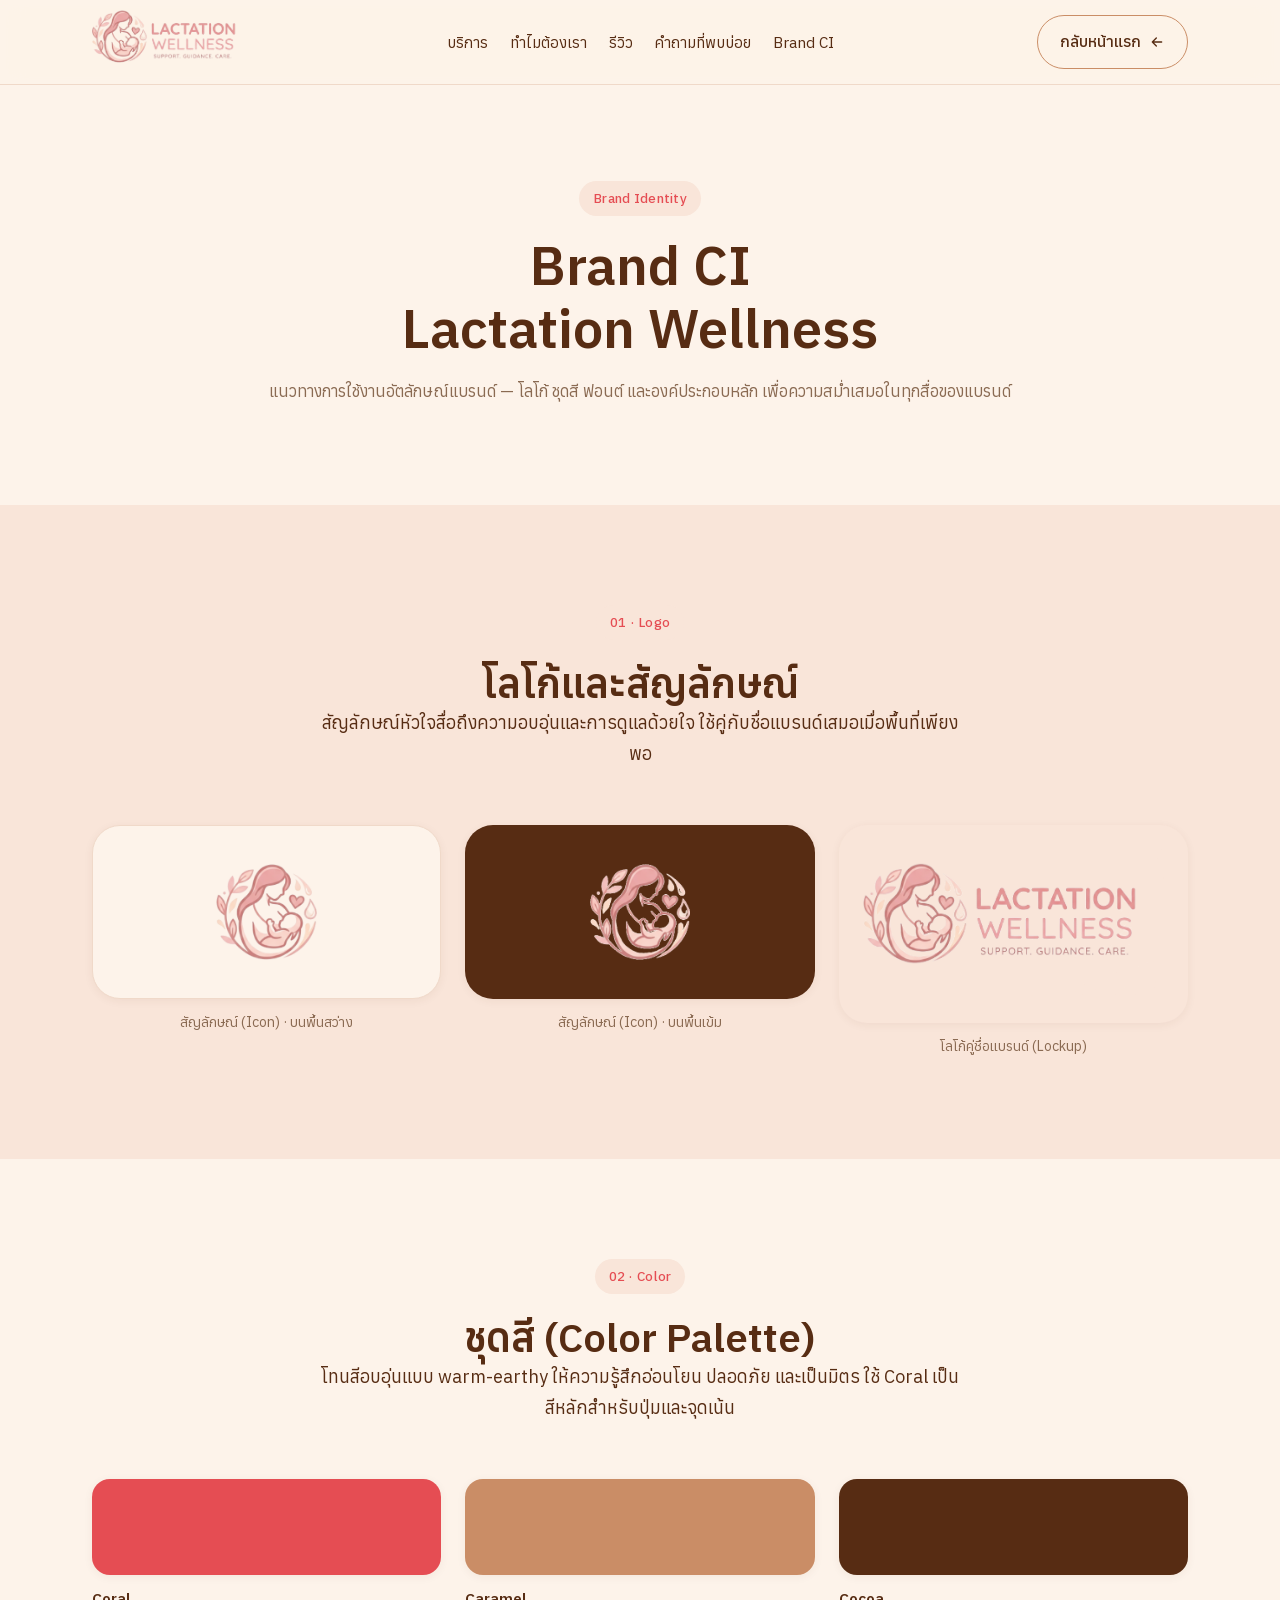
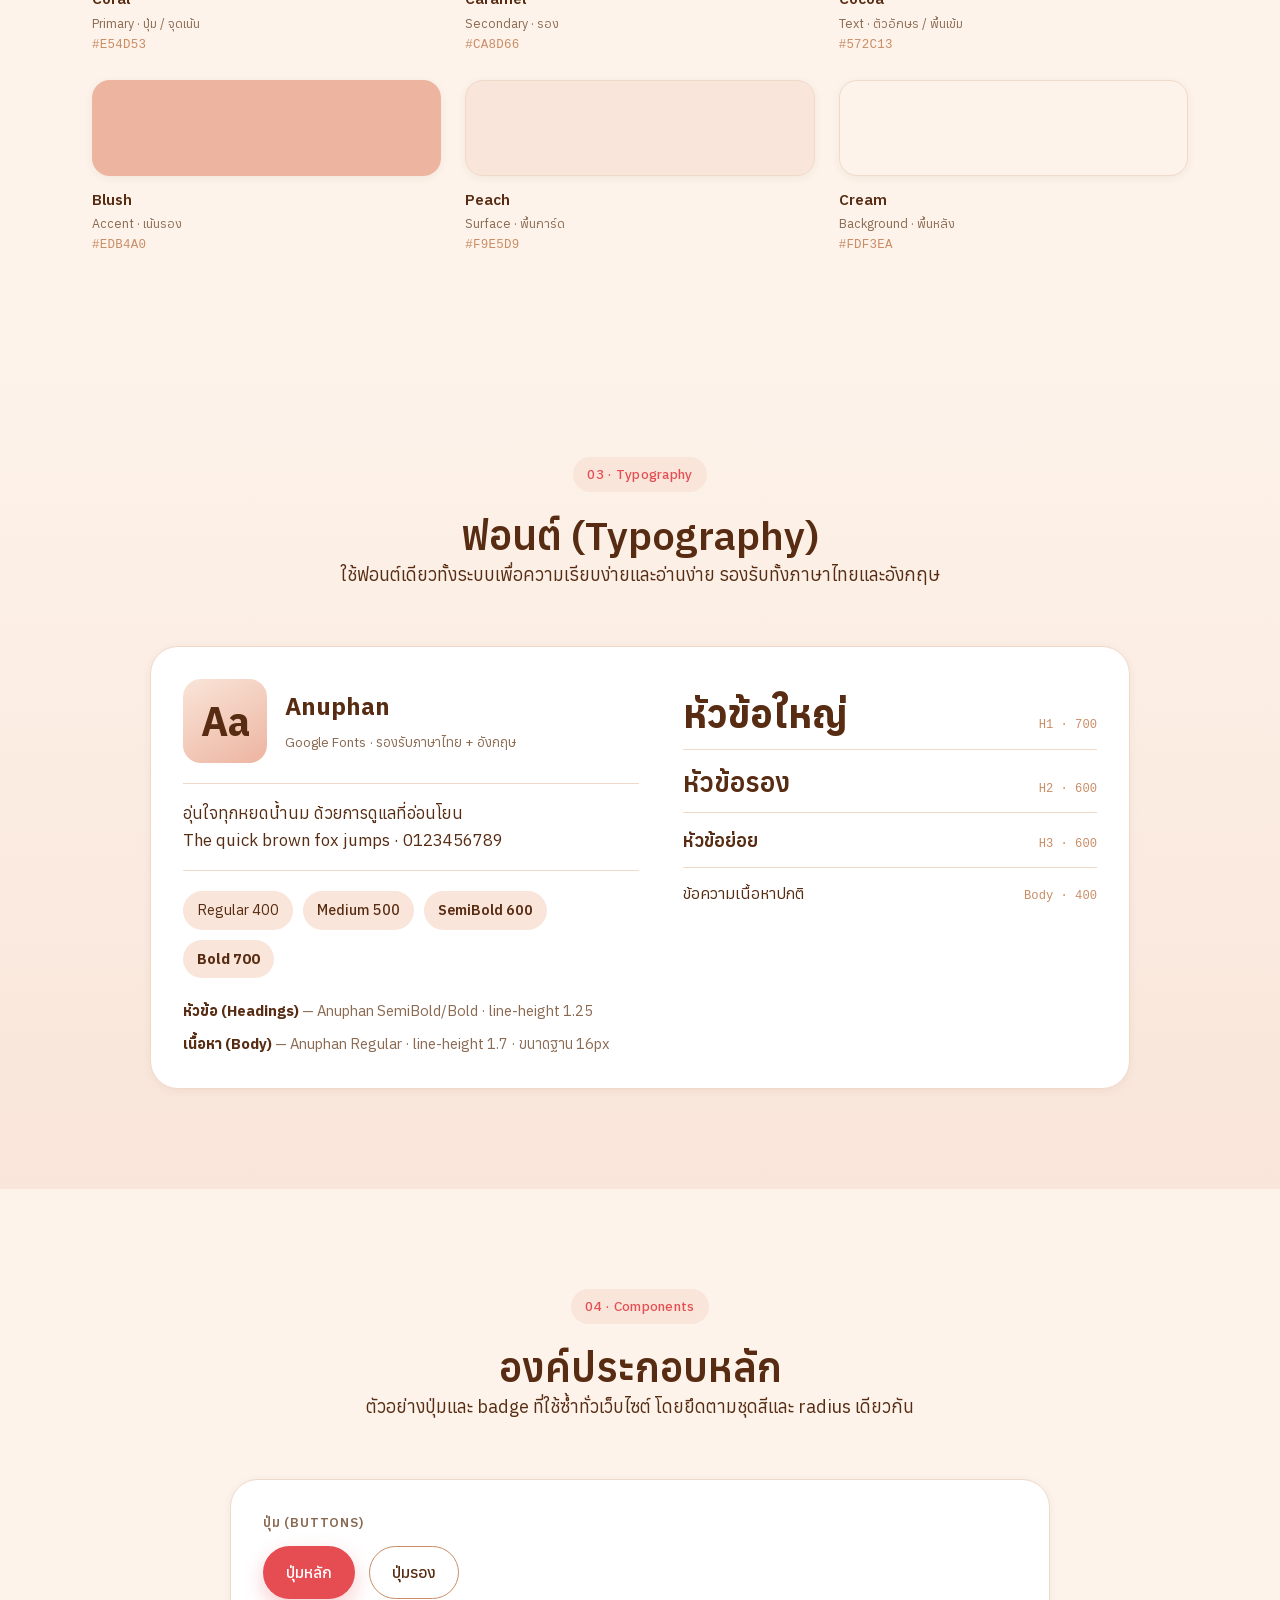
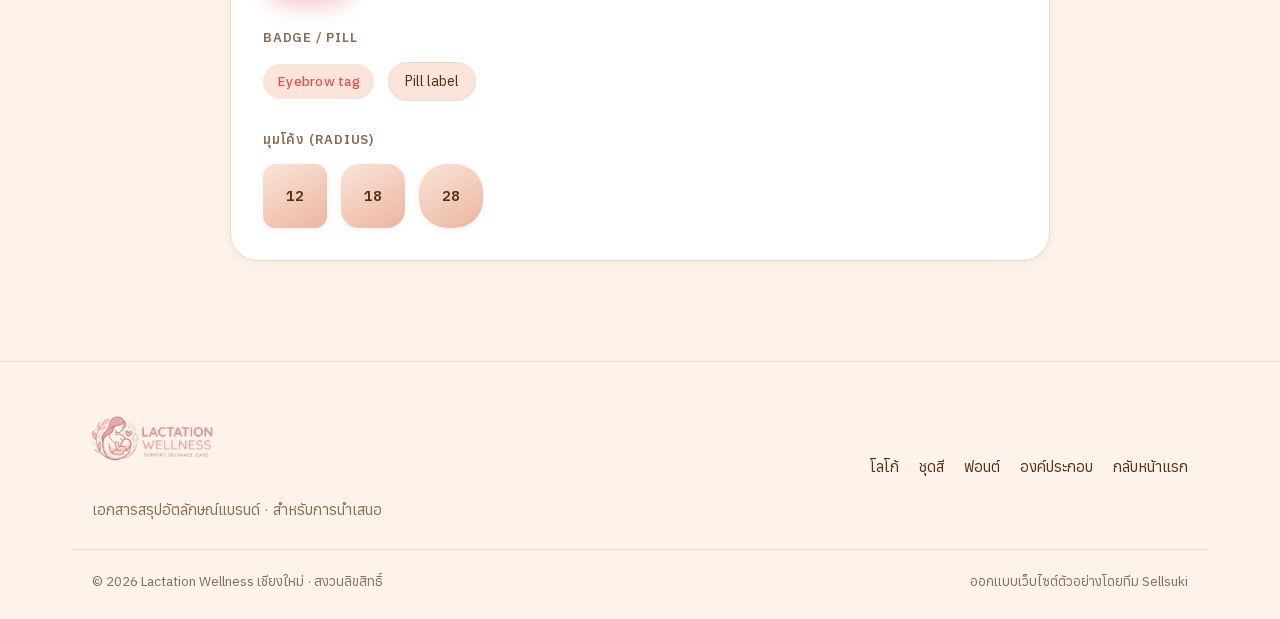
==== commit b97ad158: "Self-host Anuphan font instead of loading from Google Fonts CDN Fonts were being pulled live from fo" ====
--- a/brand.html
+++ b/brand.html
@@ -6,9 +6,9 @@
   <script>document.documentElement.classList.add('js');</script>
   <title>Brand CI | Lactation Wellness</title>
   <meta name="description" content="Brand CI ของ Lactation Wellness — ชุดสี ฟอนต์ โลโก้ และแนวทางการใช้งานอัตลักษณ์แบรนด์" />
-  <link rel="preconnect" href="https://fonts.googleapis.com" />
-  <link rel="preconnect" href="https://fonts.gstatic.com" crossorigin />
-  <link href="https://fonts.googleapis.com/css2?family=Anuphan:wght@400;500;600;700&family=Dancing+Script:wght@600;700&display=swap" rel="stylesheet" />
+  <link rel="preload" as="font" type="font/woff2" crossorigin href="assets/fonts/anuphan-400-thai.woff2" />
+  <link rel="preload" as="font" type="font/woff2" crossorigin href="assets/fonts/anuphan-600-thai.woff2" />
+  <link rel="stylesheet" href="fonts.css" />
   <link rel="stylesheet" href="styles.css" />
 </head>
 <body>
--- a/fonts.css
+++ b/fonts.css
@@ -0,0 +1,97 @@
+/* Self-hosted Anuphan (Google Fonts) — generated by fetch_fonts.py */
+@font-face {
+  font-family: 'Anuphan';
+  font-style: normal;
+  font-weight: 400;
+  font-display: swap;
+  src: url('assets/fonts/anuphan-400-thai.woff2') format('woff2');
+  unicode-range: U+02D7, U+0303, U+0331, U+0E01-0E5B, U+200C-200D, U+25CC;
+}
+@font-face {
+  font-family: 'Anuphan';
+  font-style: normal;
+  font-weight: 400;
+  font-display: swap;
+  src: url('assets/fonts/anuphan-400-latin-ext.woff2') format('woff2');
+  unicode-range: U+0100-02BA, U+02BD-02C5, U+02C7-02CC, U+02CE-02D7, U+02DD-02FF, U+0304, U+0308, U+0329, U+1D00-1DBF, U+1E00-1E9F, U+1EF2-1EFF, U+2020, U+20A0-20AB, U+20AD-20C0, U+2113, U+2C60-2C7F, U+A720-A7FF;
+}
+@font-face {
+  font-family: 'Anuphan';
+  font-style: normal;
+  font-weight: 400;
+  font-display: swap;
+  src: url('assets/fonts/anuphan-400-latin.woff2') format('woff2');
+  unicode-range: U+0000-00FF, U+0131, U+0152-0153, U+02BB-02BC, U+02C6, U+02DA, U+02DC, U+0304, U+0308, U+0329, U+2000-206F, U+20AC, U+2122, U+2191, U+2193, U+2212, U+2215, U+FEFF, U+FFFD;
+}
+@font-face {
+  font-family: 'Anuphan';
+  font-style: normal;
+  font-weight: 500;
+  font-display: swap;
+  src: url('assets/fonts/anuphan-500-thai.woff2') format('woff2');
+  unicode-range: U+02D7, U+0303, U+0331, U+0E01-0E5B, U+200C-200D, U+25CC;
+}
+@font-face {
+  font-family: 'Anuphan';
+  font-style: normal;
+  font-weight: 500;
+  font-display: swap;
+  src: url('assets/fonts/anuphan-500-latin-ext.woff2') format('woff2');
+  unicode-range: U+0100-02BA, U+02BD-02C5, U+02C7-02CC, U+02CE-02D7, U+02DD-02FF, U+0304, U+0308, U+0329, U+1D00-1DBF, U+1E00-1E9F, U+1EF2-1EFF, U+2020, U+20A0-20AB, U+20AD-20C0, U+2113, U+2C60-2C7F, U+A720-A7FF;
+}
+@font-face {
+  font-family: 'Anuphan';
+  font-style: normal;
+  font-weight: 500;
+  font-display: swap;
+  src: url('assets/fonts/anuphan-500-latin.woff2') format('woff2');
+  unicode-range: U+0000-00FF, U+0131, U+0152-0153, U+02BB-02BC, U+02C6, U+02DA, U+02DC, U+0304, U+0308, U+0329, U+2000-206F, U+20AC, U+2122, U+2191, U+2193, U+2212, U+2215, U+FEFF, U+FFFD;
+}
+@font-face {
+  font-family: 'Anuphan';
+  font-style: normal;
+  font-weight: 600;
+  font-display: swap;
+  src: url('assets/fonts/anuphan-600-thai.woff2') format('woff2');
+  unicode-range: U+02D7, U+0303, U+0331, U+0E01-0E5B, U+200C-200D, U+25CC;
+}
+@font-face {
+  font-family: 'Anuphan';
+  font-style: normal;
+  font-weight: 600;
+  font-display: swap;
+  src: url('assets/fonts/anuphan-600-latin-ext.woff2') format('woff2');
+  unicode-range: U+0100-02BA, U+02BD-02C5, U+02C7-02CC, U+02CE-02D7, U+02DD-02FF, U+0304, U+0308, U+0329, U+1D00-1DBF, U+1E00-1E9F, U+1EF2-1EFF, U+2020, U+20A0-20AB, U+20AD-20C0, U+2113, U+2C60-2C7F, U+A720-A7FF;
+}
+@font-face {
+  font-family: 'Anuphan';
+  font-style: normal;
+  font-weight: 600;
+  font-display: swap;
+  src: url('assets/fonts/anuphan-600-latin.woff2') format('woff2');
+  unicode-range: U+0000-00FF, U+0131, U+0152-0153, U+02BB-02BC, U+02C6, U+02DA, U+02DC, U+0304, U+0308, U+0329, U+2000-206F, U+20AC, U+2122, U+2191, U+2193, U+2212, U+2215, U+FEFF, U+FFFD;
+}
+@font-face {
+  font-family: 'Anuphan';
+  font-style: normal;
+  font-weight: 700;
+  font-display: swap;
+  src: url('assets/fonts/anuphan-700-thai.woff2') format('woff2');
+  unicode-range: U+02D7, U+0303, U+0331, U+0E01-0E5B, U+200C-200D, U+25CC;
+}
+@font-face {
+  font-family: 'Anuphan';
+  font-style: normal;
+  font-weight: 700;
+  font-display: swap;
+  src: url('assets/fonts/anuphan-700-latin-ext.woff2') format('woff2');
+  unicode-range: U+0100-02BA, U+02BD-02C5, U+02C7-02CC, U+02CE-02D7, U+02DD-02FF, U+0304, U+0308, U+0329, U+1D00-1DBF, U+1E00-1E9F, U+1EF2-1EFF, U+2020, U+20A0-20AB, U+20AD-20C0, U+2113, U+2C60-2C7F, U+A720-A7FF;
+}
+@font-face {
+  font-family: 'Anuphan';
+  font-style: normal;
+  font-weight: 700;
+  font-display: swap;
+  src: url('assets/fonts/anuphan-700-latin.woff2') format('woff2');
+  unicode-range: U+0000-00FF, U+0131, U+0152-0153, U+02BB-02BC, U+02C6, U+02DA, U+02DC, U+0304, U+0308, U+0329, U+2000-206F, U+20AC, U+2122, U+2191, U+2193, U+2212, U+2215, U+FEFF, U+FFFD;
+}
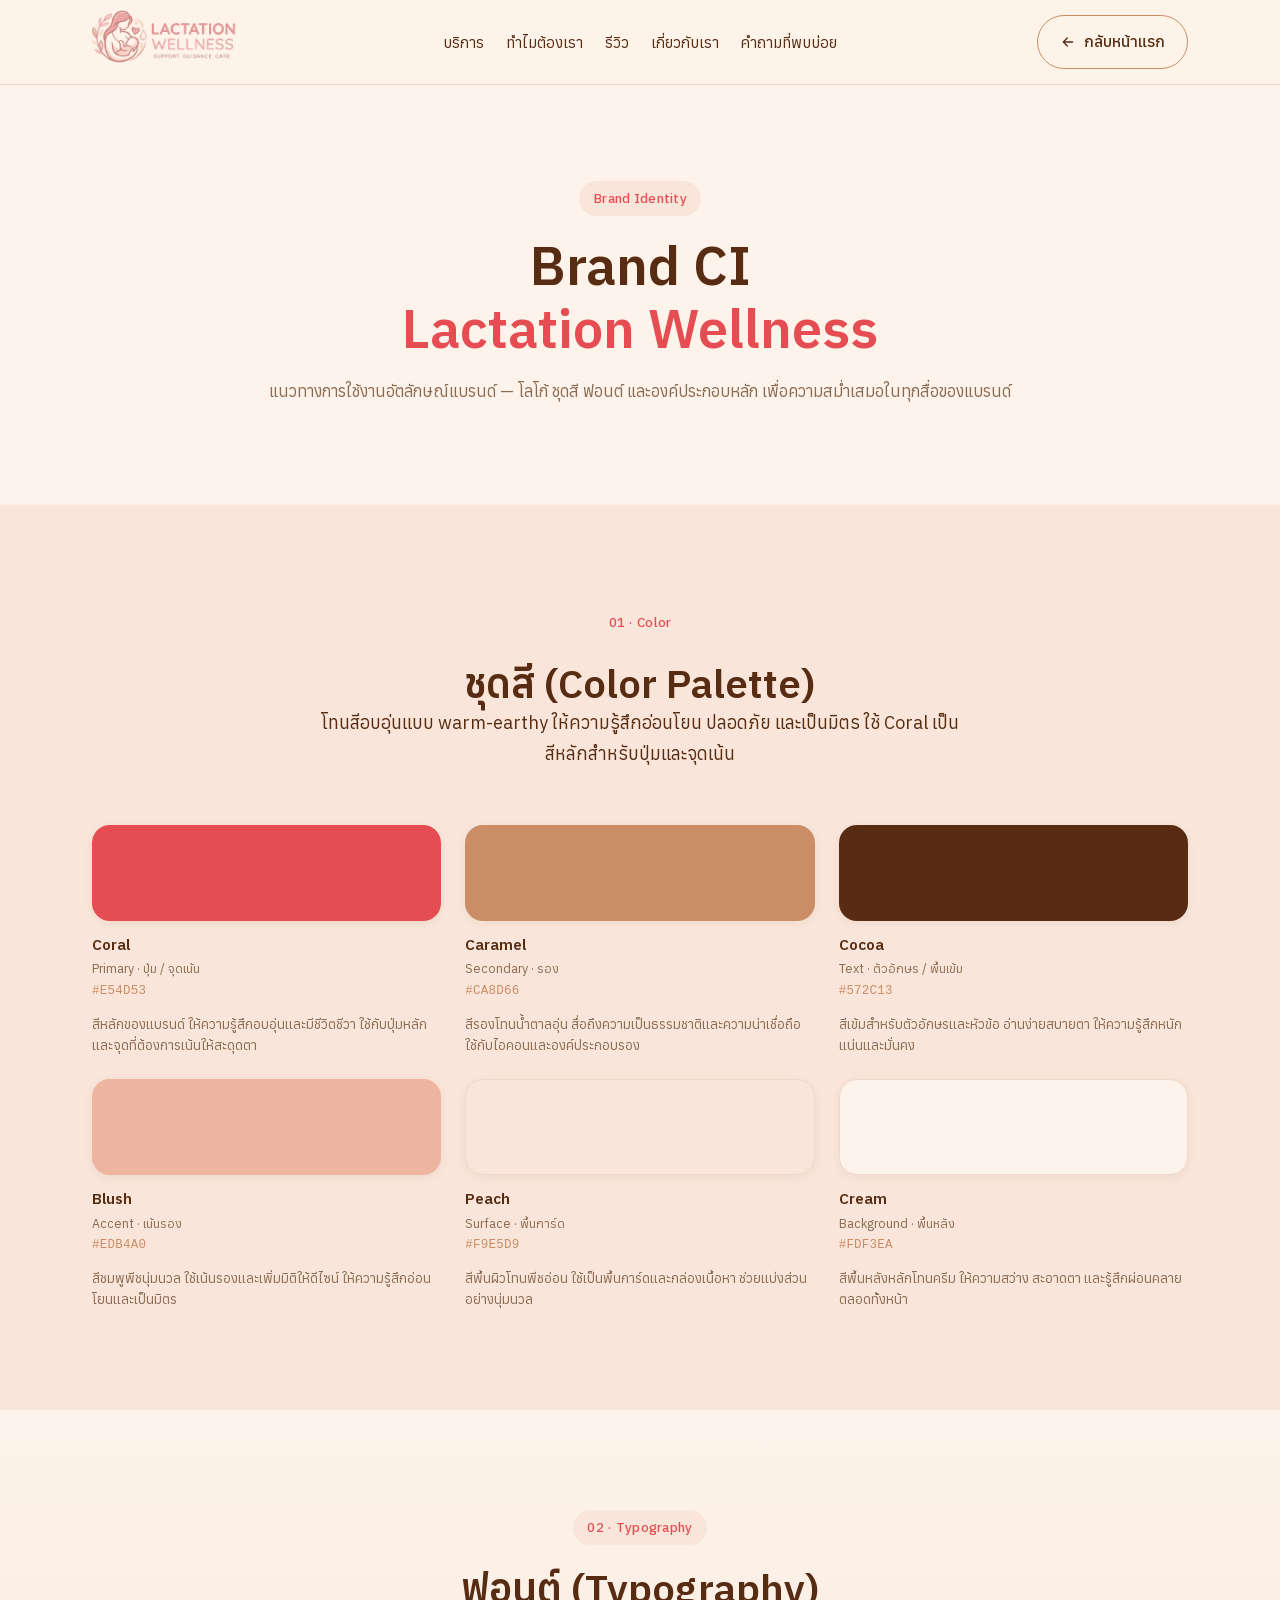
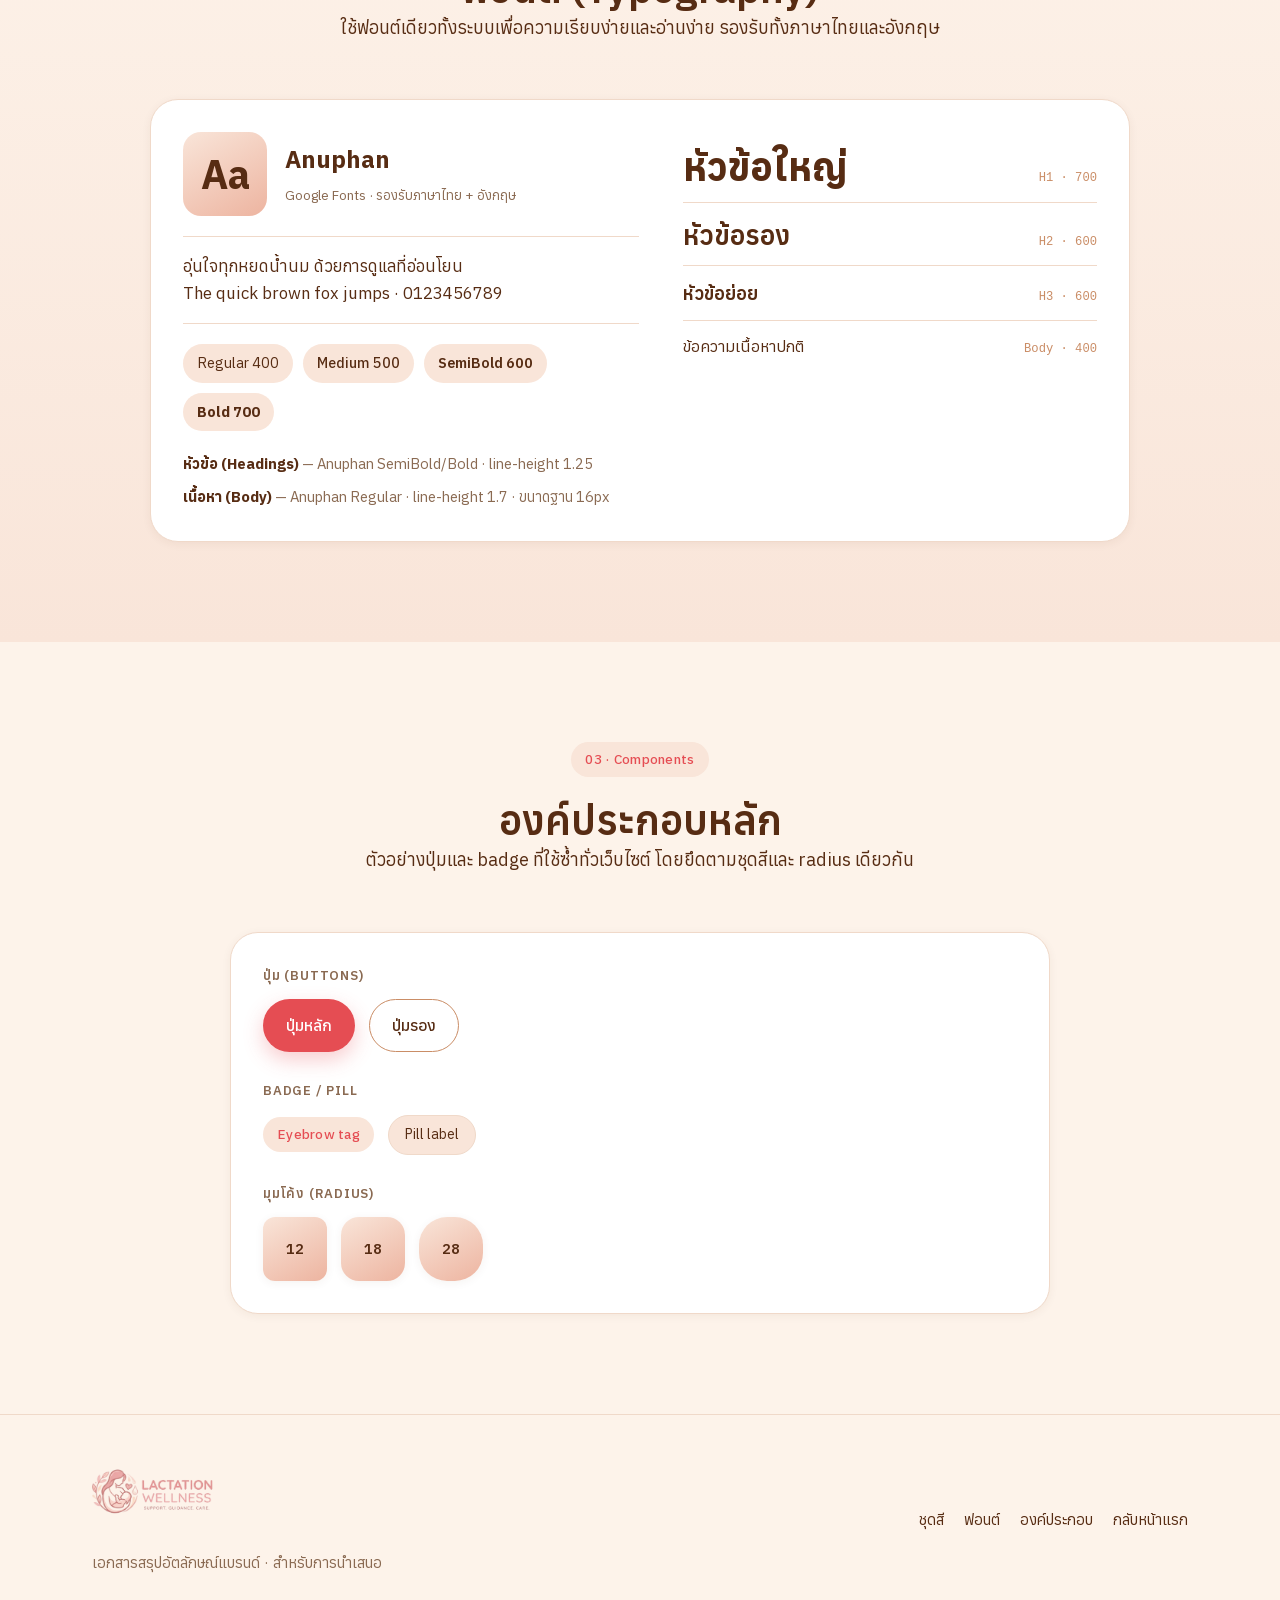
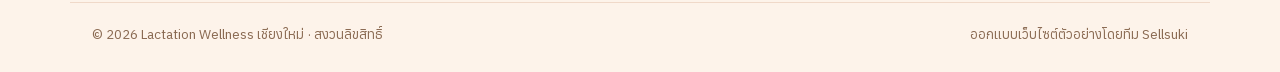
==== commit 9eb62d2a: "Add scroll-reveal and hero animations, refresh-to-top, and section polish - Add staggered cascade re" ====
--- a/brand.html
+++ b/brand.html
@@ -25,12 +25,13 @@
         <a href="index.html#services">บริการ</a>
         <a href="index.html#why">ทำไมต้องเรา</a>
         <a href="index.html#reviews">รีวิว</a>
+        <a href="index.html#about">เกี่ยวกับเรา</a>
         <a href="index.html#faq">คำถามที่พบบ่อย</a>
-        <a href="brand.html" aria-current="page">Brand CI</a>
       </nav>
 
-      <a class="btn btn--ghost nav__cta" href="index.html">กลับหน้าแรก
+      <a class="btn btn--ghost nav__cta" href="index.html">
         <svg viewBox="0 0 24 24" width="16" height="16" fill="none" stroke="currentColor" stroke-width="2" stroke-linecap="round" stroke-linejoin="round" aria-hidden="true"><path d="M19 12H5M11 18l-6-6 6-6"/></svg>
+        กลับหน้าแรก
       </a>
 
       <button class="nav__toggle" id="navToggle" aria-label="เปิดเมนู" aria-expanded="false" aria-controls="mobileMenu">
@@ -42,8 +43,8 @@
       <a href="index.html#services">บริการ</a>
       <a href="index.html#why">ทำไมต้องเรา</a>
       <a href="index.html#reviews">รีวิว</a>
+      <a href="index.html#about">เกี่ยวกับเรา</a>
       <a href="index.html#faq">คำถามที่พบบ่อย</a>
-      <a href="brand.html" aria-current="page">Brand CI</a>
       <a class="btn btn--primary" href="index.html">กลับหน้าแรก</a>
     </div>
   </header>
@@ -59,44 +60,11 @@
       </div>
     </section>
 
-    <!-- LOGO -->
-    <section class="section section--peach" id="logo">
+    <!-- COLORS -->
+    <section class="section section--peach" id="colors">
       <div class="container">
         <div class="section__head reveal">
-          <span class="eyebrow eyebrow--center">01 · Logo</span>
-          <h2>โลโก้และสัญลักษณ์</h2>
-          <p>สัญลักษณ์หัวใจสื่อถึงความอบอุ่นและการดูแลด้วยใจ ใช้คู่กับชื่อแบรนด์เสมอเมื่อพื้นที่เพียงพอ</p>
-        </div>
-        <div class="logogrid reveal">
-          <div class="logocard">
-            <div class="logocard__stage logocard__stage--cream">
-              <img class="logocard__logo" src="assets/icon.png" alt="สัญลักษณ์ Lactation Wellness บนพื้นสว่าง" width="240" height="229" />
-            </div>
-            <p class="logocard__cap">สัญลักษณ์ (Icon) · บนพื้นสว่าง</p>
-          </div>
-          <div class="logocard">
-            <div class="logocard__stage logocard__stage--dark">
-              <img class="logocard__logo" src="assets/icon.png" alt="สัญลักษณ์ Lactation Wellness บนพื้นเข้ม" width="240" height="229" />
-            </div>
-            <p class="logocard__cap">สัญลักษณ์ (Icon) · บนพื้นเข้ม</p>
-          </div>
-          <div class="logocard">
-            <div class="logocard__stage logocard__stage--lockup">
-              <span class="brand brand--lg">
-                <img class="brand__logo" src="assets/lockup.png" alt="Lactation Wellness" width="693" height="343" />
-              </span>
-            </div>
-            <p class="logocard__cap">โลโก้คู่ชื่อแบรนด์ (Lockup)</p>
-          </div>
-        </div>
-      </div>
-    </section>
-
-    <!-- COLORS -->
-    <section class="section" id="colors">
-      <div class="container">
-        <div class="section__head reveal">
-          <span class="eyebrow eyebrow--center">02 · Color</span>
+          <span class="eyebrow eyebrow--center">01 · Color</span>
           <h2>ชุดสี (Color Palette)</h2>
           <p>โทนสีอบอุ่นแบบ warm-earthy ให้ความรู้สึกอ่อนโยน ปลอดภัย และเป็นมิตร ใช้ Coral เป็นสีหลักสำหรับปุ่มและจุดเน้น</p>
         </div>
@@ -104,26 +72,32 @@
           <div class="swatch">
             <span class="swatch__chip" style="background:#E54D53;"></span>
             <span class="swatch__meta"><strong>Coral</strong><em>Primary · ปุ่ม / จุดเน้น</em><code>#E54D53</code></span>
+            <p class="swatch__desc">สีหลักของแบรนด์ ให้ความรู้สึกอบอุ่นและมีชีวิตชีวา ใช้กับปุ่มหลักและจุดที่ต้องการเน้นให้สะดุดตา</p>
           </div>
           <div class="swatch">
             <span class="swatch__chip" style="background:#CA8D66;"></span>
             <span class="swatch__meta"><strong>Caramel</strong><em>Secondary · รอง</em><code>#CA8D66</code></span>
+            <p class="swatch__desc">สีรองโทนน้ำตาลอุ่น สื่อถึงความเป็นธรรมชาติและความน่าเชื่อถือ ใช้กับไอคอนและองค์ประกอบรอง</p>
           </div>
           <div class="swatch">
             <span class="swatch__chip" style="background:#572C13;"></span>
             <span class="swatch__meta"><strong>Cocoa</strong><em>Text · ตัวอักษร / พื้นเข้ม</em><code>#572C13</code></span>
+            <p class="swatch__desc">สีเข้มสำหรับตัวอักษรและหัวข้อ อ่านง่ายสบายตา ให้ความรู้สึกหนักแน่นและมั่นคง</p>
           </div>
           <div class="swatch">
             <span class="swatch__chip" style="background:#EDB4A0;"></span>
             <span class="swatch__meta"><strong>Blush</strong><em>Accent · เน้นรอง</em><code>#EDB4A0</code></span>
+            <p class="swatch__desc">สีชมพูพีชนุ่มนวล ใช้เน้นรองและเพิ่มมิติให้ดีไซน์ ให้ความรู้สึกอ่อนโยนและเป็นมิตร</p>
           </div>
           <div class="swatch">
             <span class="swatch__chip swatch__chip--light" style="background:#F9E5D9;"></span>
             <span class="swatch__meta"><strong>Peach</strong><em>Surface · พื้นการ์ด</em><code>#F9E5D9</code></span>
+            <p class="swatch__desc">สีพื้นผิวโทนพีชอ่อน ใช้เป็นพื้นการ์ดและกล่องเนื้อหา ช่วยแบ่งส่วนอย่างนุ่มนวล</p>
           </div>
           <div class="swatch">
             <span class="swatch__chip swatch__chip--light" style="background:#FDF3EA;"></span>
             <span class="swatch__meta"><strong>Cream</strong><em>Background · พื้นหลัง</em><code>#FDF3EA</code></span>
+            <p class="swatch__desc">สีพื้นหลังหลักโทนครีม ให้ความสว่าง สะอาดตา และรู้สึกผ่อนคลายตลอดทั้งหน้า</p>
           </div>
         </div>
       </div>
@@ -133,7 +107,7 @@
     <section class="section section--cream" id="type">
       <div class="container">
         <div class="section__head reveal">
-          <span class="eyebrow eyebrow--center">03 · Typography</span>
+          <span class="eyebrow eyebrow--center">02 · Typography</span>
           <h2>ฟอนต์ (Typography)</h2>
           <p>ใช้ฟอนต์เดียวทั้งระบบเพื่อความเรียบง่ายและอ่านง่าย รองรับทั้งภาษาไทยและอังกฤษ</p>
         </div>
@@ -172,7 +146,7 @@
     <section class="section" id="components">
       <div class="container">
         <div class="section__head reveal">
-          <span class="eyebrow eyebrow--center">04 · Components</span>
+          <span class="eyebrow eyebrow--center">03 · Components</span>
           <h2>องค์ประกอบหลัก</h2>
           <p>ตัวอย่างปุ่มและ badge ที่ใช้ซ้ำทั่วเว็บไซต์ โดยยึดตามชุดสีและ radius เดียวกัน</p>
         </div>
@@ -214,7 +188,6 @@
         <p>เอกสารสรุปอัตลักษณ์แบรนด์ · สำหรับการนำเสนอ</p>
       </div>
       <nav class="footer__links" aria-label="เมนูส่วนท้าย">
-        <a href="#logo">โลโก้</a>
         <a href="#colors">ชุดสี</a>
         <a href="#type">ฟอนต์</a>
         <a href="#components">องค์ประกอบ</a>
--- a/styles.css
+++ b/styles.css
@@ -92,6 +92,11 @@
 .nav__links a::after { content: ''; position: absolute; left: 0; bottom: 0; width: 0; height: 2px; background: var(--coral); transition: width .25s var(--ease); border-radius: 2px; }
 .nav__links a:hover { color: var(--coral); }
 .nav__links a:hover::after { width: 100%; }
+.nav__end { display: flex; align-items: center; gap: 12px; flex: none; }
+.nav__actions { display: flex; align-items: center; gap: 12px; }
+.nav__phone { padding: 10px 18px; gap: 8px; }
+.nav__phone-ic { color: var(--coral); flex: none; }
+.nav__phone span { font-family: var(--font-head); font-weight: 600; font-size: .95rem; letter-spacing: .01em; }
 .nav__cta { flex: none; }
 .nav__toggle { display: none; flex-direction: column; gap: 5px; width: 44px; height: 44px; align-items: center; justify-content: center; background: none; border: none; cursor: pointer; }
 .nav__toggle span { width: 24px; height: 2px; background: var(--cocoa); border-radius: 2px; transition: .25s var(--ease); }
@@ -105,52 +110,93 @@
 .mobile-menu .btn { margin-top: 8px; }
 
 /* ===== Hero ===== */
-.hero { padding: clamp(48px, 8vw, 96px) 0; position: relative; background: var(--peach); overflow: hidden; }
-.hero .eyebrow { background: var(--white); }
+.hero { padding: clamp(48px, 7vw, 88px) 0 0; position: relative; background: linear-gradient(165deg, #fff5ee 0%, var(--peach) 55%, #f7ddcd 100%); overflow: hidden; }
+.hero .eyebrow { background: var(--white); box-shadow: var(--shadow-sm); }
 .hero::before {
-  content: ''; position: absolute; top: -140px; right: -120px; width: 460px; height: 460px;
-  background: radial-gradient(circle, rgba(255,255,255,.5), transparent 70%); z-index: 0;
-}
-.zig-edge {
-  height: 14px; margin-top: -1px;
-  background-image: url("data:image/svg+xml,%3Csvg xmlns='http://www.w3.org/2000/svg' width='24' height='14'%3E%3Cpath d='M0 0H24L12 14Z' fill='%23F9E5D9'/%3E%3C/svg%3E");
-  background-size: 24px 14px; background-repeat: repeat-x; background-position: top center;
-}
-.hero__inner { display: grid; grid-template-columns: 1.05fr .95fr; gap: clamp(32px, 5vw, 64px); align-items: center; position: relative; z-index: 1; }
-.eyebrow { display: inline-block; font-family: var(--font-head); font-weight: 500; font-size: .85rem; color: var(--coral); background: var(--peach); padding: 6px 14px; border-radius: 999px; letter-spacing: .02em; margin-bottom: 18px; }
+  content: ''; position: absolute; top: -160px; right: -140px; width: 480px; height: 480px; border-radius: 50%;
+  background: radial-gradient(circle, rgba(255,255,255,.6), transparent 70%); z-index: 0;
+}
+
+/* ---- decorative background on the left (adds depth, keeps it airy) ---- */
+.hero__decor { position: absolute; inset: 0; z-index: 0; pointer-events: none; overflow: hidden; }
+.hero__blob { position: absolute; border-radius: 50%; filter: blur(55px); }
+.hero__blob--1 { width: 340px; height: 340px; top: 2%; left: -90px; background: var(--blush); opacity: .38; }
+.hero__blob--2 { width: 300px; height: 300px; bottom: 6%; left: 8%; background: #f4c39c; opacity: .3; }
+.hero__dots {
+  position: absolute; left: clamp(24px, 4vw, 60px); bottom: clamp(90px, 14vw, 150px);
+  width: 116px; height: 84px; opacity: .5;
+  background-image: radial-gradient(circle, rgba(202,141,102,.55) 2px, transparent 2px);
+  background-size: 19px 19px;
+  -webkit-mask-image: linear-gradient(135deg, #000 30%, transparent 85%);
+  mask-image: linear-gradient(135deg, #000 30%, transparent 85%);
+}
+.hero__sparkle { position: absolute; color: var(--coral); opacity: .5; }
+.hero__sparkle--a { top: 20%; left: 40%; opacity: .35; }
+.hero__sparkle--b { top: 62%; left: 6%; color: var(--caramel); opacity: .45; }
+.hero__inner { position: relative; z-index: 1; padding-bottom: clamp(60px, 8vw, 96px); }
+.hero__copy { max-width: 560px; position: relative; z-index: 2; }
+.eyebrow { display: inline-block; font-family: var(--font-head); font-weight: 500; font-size: .85rem; color: var(--coral); background: var(--peach); padding: 6px 14px; border-radius: 999px; letter-spacing: .02em; margin-bottom: 18px; white-space: nowrap; }
 .eyebrow--center { display: table; margin-inline: auto; }
-.eyebrow--light { background: rgba(255,255,255,.14); color: var(--blush); }
-.hero h1 { font-size: clamp(3rem, 5vw, 3.5rem); font-weight: 600; letter-spacing: -.01em; }
-.hero .hl { color: var(--coral); }
-.lead { margin-top: 20px; font-size: clamp(1rem, 1.4vw, 1.15rem); color: var(--text-soft); max-width: 34ch; }
-.hero__actions { display: flex; flex-wrap: wrap; gap: 14px; margin-top: 30px; }
-.hero__trust { display: flex; align-items: center; gap: 12px; margin-top: 28px; flex-wrap: wrap; }
-.stars { display: inline-flex; gap: 3px; color: #F2B01E; }
-.hero__trust p { font-size: .95rem; color: var(--text-soft); }
-.hero__trust strong { color: var(--cocoa); }
-
-.hero__visual { position: relative; }
-.hero__card {
-  position: relative; background: var(--white); border-radius: var(--radius-lg);
-  padding: 22px; box-shadow: var(--shadow-lg); border: 1px solid var(--border);
+.eyebrow--icon { display: inline-flex; align-items: center; gap: 7px; }
+.eyebrow--icon svg { color: var(--coral); }
+.hl { color: var(--coral); }
+.hero__title { font-size: clamp(2.7rem, 5vw, 3.6rem); font-weight: 700; letter-spacing: -.01em; line-height: 1.16; color: var(--cocoa); }
+.hero__title .hl { color: var(--coral); position: relative; }
+.hero__heart { position: absolute; top: -.78em; right: -.55em; color: var(--coral); line-height: 0; transform: rotate(12deg); }
+.hero__heart svg { width: clamp(24px, 3vw, 32px); height: auto; }
+.lead { margin-top: 22px; font-size: clamp(1rem, 1.4vw, 1.15rem); color: var(--text-soft); max-width: 40ch; line-height: 1.7; }
+.hero__actions { display: flex; flex-wrap: wrap; gap: 14px; margin-top: 32px; }
+.hero__actions .btn--ghost { background: var(--white); }
+
+.hero__rating {
+  display: inline-flex; align-items: center; gap: clamp(16px, 2vw, 22px); flex-wrap: wrap;
+  margin-top: 36px; background: rgba(255, 255, 255, 0.2);
+  border-radius: 20px; padding: 16px 22px;
+}
+.hero__rating-score { display: inline-flex; align-items: center; gap: 8px; }
+.hero__rating-star { color: var(--coral); flex: none; }
+.hero__rating-score span { font-family: var(--font-head); line-height: 1; }
+.hero__rating-score b { font-size: 1.6rem; font-weight: 700; color: var(--cocoa); }
+.hero__rating-score i { font-size: 1rem; font-style: normal; color: var(--text-soft); }
+.hero__rating-text { font-size: .95rem; color: var(--text-soft); line-height: 1.45; padding-inline: clamp(4px, 1vw, 8px); border-left: 1px solid var(--border); }
+.hero__rating-text strong { color: var(--coral); font-weight: 700; }
+.hero__avatars { display: inline-flex; align-items: center; }
+.hero__avatar {
+  width: 42px; height: 42px; border-radius: 50%; object-fit: cover; object-position: center top;
+  border: 2.5px solid var(--white); margin-left: -12px; flex: none; background: var(--peach);
+}
+.hero__avatar:first-child { margin-left: 0; }
+.hero__avatar--more {
+  display: grid; place-items: center; background: var(--coral); color: #fff;
+  font-family: var(--font-head); font-weight: 700; font-size: .82rem;
+}
+
+/* full-bleed image on the right half, dissolving into the cream on its LEFT edge */
+.hero__visual {
+  position: absolute; top: 0; right: 0; bottom: 0;
+  width: clamp(48%, 54vw, 60%); z-index: 0; pointer-events: none;
 }
 .hero__photo {
-  aspect-ratio: 4/5; border-radius: var(--radius); overflow: hidden;
-  background: linear-gradient(150deg, var(--blush), var(--peach));
-}
-.hero__img { width: 100%; height: 100%; object-fit: cover; object-position: center 25%; display: block; }
-.hero__badge {
-  position: absolute; bottom: -22px; left: -18px; display: flex; align-items: center; gap: 12px;
-  background: var(--white); border-radius: 16px; padding: 12px 16px; box-shadow: var(--shadow);
-  border: 1px solid var(--border);
-}
-.hero__badge-ic { display: grid; place-items: center; width: 38px; height: 38px; border-radius: 10px; background: var(--coral); color: #fff; flex: none; }
-.hero__badge strong { display: block; font-family: var(--font-head); font-size: .92rem; color: var(--cocoa); }
-.hero__badge small { color: var(--text-soft); font-size: .8rem; }
+  width: 100%; height: 100%; position: relative;
+  -webkit-mask-image: linear-gradient(to right, transparent 0%, rgba(0,0,0,.16) 12%, rgba(0,0,0,.7) 30%, #000 44%);
+  mask-image: linear-gradient(to right, transparent 0%, rgba(0,0,0,.16) 12%, rgba(0,0,0,.7) 30%, #000 44%);
+}
+.hero__img { width: 100%; height: 100%; object-fit: cover; object-position: 60% 20%; display: block; }
+
+.hero__wave { position: relative; z-index: 1; line-height: 0; margin-bottom: -1px; }
+.hero__wave svg { display: block; width: 100%; height: clamp(50px, 7vw, 90px); }
+
+/* ===== Stats — organic curved section ===== */
+.truststats {
+  position: relative;
+  background: linear-gradient(180deg, var(--cream) 0%, #fbeadd 48%, var(--peach) 100%);
+  padding: clamp(40px, 6vw, 76px) 0 0;
+}
+.truststats__wave { position: relative; z-index: 1; line-height: 0; margin-bottom: -1px; }
+.truststats__wave svg { display: block; width: 100%; height: clamp(50px, 7vw, 90px); }
 
 /* ===== Stats (Care that adds up — left heading + organic blobs) ===== */
-.stats2 { background: linear-gradient(180deg, var(--cream), var(--peach)); }
-.stats2__inner { display: grid; grid-template-columns: minmax(250px, .95fr) 1.5fr; gap: clamp(20px, 2.5vw, 36px); align-items: start; }
+.stats2__inner { padding-bottom: clamp(48px, 7vw, 84px); display: grid; grid-template-columns: minmax(250px, .95fr) 1.5fr; gap: clamp(20px, 2.5vw, 36px); align-items: start; }
 .stats2__head { display: flex; align-items: center; gap: 8px; padding-top: 10px; }
 .stats2__head h2 { font-size: clamp(2.25rem, 3.8vw, 2.5rem); line-height: 1.15; flex: none; }
 .stats2__arrow { width: clamp(120px, 12vw, 160px); flex: none; }
@@ -192,17 +238,38 @@
 .section h2 { font-size: clamp(2.25rem, 3.6vw, 2.5rem); }
 .section__sub { margin-top: 14px; color: var(--text-soft); font-size: 1.05rem; }
 
+/* ===== Service groups ===== */
+.svcgroup { display: flex; align-items: flex-start; gap: 14px; max-width: 780px; margin: 0 0 clamp(20px, 2.6vw, 28px); }
+.svcgroup__ic { flex: none; display: grid; place-items: center; width: 44px; height: 44px; border-radius: 14px; background: var(--peach); color: var(--coral); }
+.svcgroup__title { font-size: clamp(1.4rem, 2.4vw, 1.7rem); color: var(--cocoa); margin: 0 0 4px; }
+.svcgroup__sub { color: var(--text-soft); font-size: 1rem; margin: 0; }
+
+.svcdivider { display: flex; align-items: center; gap: 18px; max-width: 620px; margin: clamp(34px, 5vw, 52px) auto; color: var(--blush); }
+.svcdivider__line { flex: 1; height: 1px; background: linear-gradient(90deg, transparent, var(--blush), transparent); }
+.svcdivider svg { flex: none; }
+
 /* ===== Cards (Services) ===== */
-.cards { display: grid; grid-template-columns: repeat(3, 1fr); gap: 22px; }
+.cards { display: grid; grid-template-columns: repeat(3, 1fr); gap: 24px; }
 .card {
-  background: var(--white); border: 1px solid var(--border); border-radius: var(--radius);
-  padding: 28px 26px; box-shadow: var(--shadow-sm);
+  background: var(--white); border: 1px solid var(--border); border-radius: var(--radius-lg);
+  overflow: hidden; box-shadow: var(--shadow-sm);
+  display: flex; flex-direction: column;
   transition: transform .25s var(--ease), box-shadow .25s var(--ease), border-color .25s var(--ease);
 }
 .card:hover { transform: translateY(-6px); box-shadow: var(--shadow); border-color: var(--blush); }
-.card__ic { display: grid; place-items: center; width: 54px; height: 54px; border-radius: 16px; background: var(--peach); color: var(--coral); margin-bottom: 18px; }
-.card h3 { font-size: 1.2rem; margin-bottom: 8px; }
-.card p { color: var(--text-soft); font-size: .97rem; }
+.card:hover .card__img { transform: scale(1.05); }
+.card__media { aspect-ratio: 3 / 2; overflow: hidden; background: var(--peach); }
+.card__img { width: 100%; height: 100%; object-fit: cover; object-position: center; display: block; transition: transform .5s var(--ease); }
+.card__body { display: flex; flex-direction: column; gap: 10px; padding: 22px 22px 20px; flex: 1; }
+.card__head { display: flex; align-items: center; gap: 12px; }
+.card__no { flex: none; display: grid; place-items: center; width: 34px; height: 34px; border-radius: 50%; background: var(--peach); color: var(--coral); font-family: var(--font-head); font-weight: 700; font-size: .9rem; }
+.card__head h3 { font-size: 1.15rem; margin: 0; }
+.card__body p { color: var(--text-soft); font-size: .95rem; margin: 0; }
+.card__foot { display: flex; align-items: center; justify-content: space-between; gap: 12px; margin-top: auto; padding-top: 8px; }
+.card__time { display: inline-flex; align-items: center; gap: 7px; color: var(--text-soft); font-size: .9rem; }
+.card__time svg { color: var(--coral); flex: none; }
+.card__go { display: grid; place-items: center; width: 40px; height: 40px; border-radius: 50%; background: var(--coral); color: #fff; flex: none; transition: background .2s var(--ease), transform .2s var(--ease); }
+.card__go:hover { background: var(--coral-dark); transform: translateX(2px); }
 
 /* ===== Why ===== */
 .why__inner { display: grid; grid-template-columns: 1fr 1fr; gap: clamp(32px, 5vw, 64px); align-items: center; }
@@ -226,8 +293,7 @@
 }
 .jrow__media--1 { background: linear-gradient(150deg, var(--blush), var(--caramel)); }
 .jrow__img { position: absolute; inset: 0; width: 100%; height: 100%; object-fit: cover; object-position: center; display: block; }
-.jrow__media--2 { background: linear-gradient(135deg, var(--peach), var(--blush)); }
-.jrow__media--2 .jrow__img { width: 82%; left: 50%; right: auto; object-fit: cover; object-position: 100% center; transform: translateX(-50%); }
+.jrow__media--2 { background: #fff; aspect-ratio: 8/7; }
 .jrow__media--3 { background: linear-gradient(150deg, var(--caramel), var(--blush)); }
 .jrow__badge {
   position: absolute; left: 20px; bottom: 20px; font-family: var(--font-head); font-weight: 500;
@@ -308,6 +374,7 @@
 .swatch__meta strong { font-family: var(--font-head); font-weight: 600; font-size: .96rem; color: var(--cocoa); }
 .swatch__meta em { font-style: normal; font-size: .78rem; color: var(--text-soft); }
 .swatch__meta code { font-family: ui-monospace, 'SFMono-Regular', Menlo, monospace; font-size: .78rem; color: var(--caramel); letter-spacing: .02em; }
+.swatch__desc { font-size: .84rem; line-height: 1.55; color: var(--text-soft); margin: 2px 0 0; }
 .typeset { display: grid; gap: 20px; }
 .typeset__hero { display: flex; align-items: center; gap: 18px; }
 .typeset__aa { flex: none; width: 84px; height: 84px; display: grid; place-items: center; border-radius: var(--radius); background: linear-gradient(150deg, var(--peach), var(--blush)); font-family: var(--font-head); font-weight: 700; font-size: 2.5rem; color: var(--cocoa); }
@@ -354,16 +421,14 @@
 .radius-demo { width: 64px; height: 64px; display: grid; place-items: center; background: linear-gradient(150deg, var(--peach), var(--blush)); color: var(--cocoa); font-family: var(--font-head); font-weight: 600; font-size: .9rem; box-shadow: var(--shadow-sm); }
 
 /* ===== Booking ===== */
-.section--dark { background: var(--cocoa); color: var(--cream); }
-.section--dark h2 { color: #fff; }
 .booking__inner { display: grid; grid-template-columns: 1fr 1fr; gap: clamp(32px, 5vw, 60px); align-items: center; }
-.booking__info p { color: rgba(253,243,234,.8); margin-top: 14px; max-width: 44ch; }
+.booking__info p { color: var(--text-soft); margin-top: 14px; max-width: 44ch; }
 .contact-list { list-style: none; padding: 0; margin-top: 28px; display: grid; gap: 18px; }
 .contact-list li { display: flex; align-items: center; gap: 14px; }
-.contact__ic { display: grid; place-items: center; width: 44px; height: 44px; border-radius: 12px; background: rgba(255,255,255,.1); color: var(--blush); flex: none; }
-.contact-list small { display: block; color: var(--blush); font-size: .8rem; }
-.contact-list strong { font-family: var(--font-head); color: #fff; font-weight: 500; }
-.contact-list a:hover strong { color: var(--blush); }
+.contact__ic { display: grid; place-items: center; width: 44px; height: 44px; border-radius: 12px; background: var(--white); color: var(--coral); flex: none; box-shadow: var(--shadow-sm); }
+.contact-list small { display: block; color: var(--text-soft); font-size: .8rem; }
+.contact-list strong { font-family: var(--font-head); color: var(--cocoa); font-weight: 600; }
+.contact-list a:hover strong { color: var(--coral); }
 
 .booking__card { background: var(--white); border-radius: var(--radius-lg); padding: clamp(24px, 3vw, 36px); box-shadow: var(--shadow-lg); }
 .booking__card h3 { color: var(--cocoa); font-size: 1.35rem; margin-bottom: 18px; }
@@ -371,13 +436,53 @@
 .field label { display: block; font-family: var(--font-head); font-size: .92rem; color: var(--cocoa); margin-bottom: 6px; }
 .field label span { color: var(--coral); }
 .field input, .field select, .field textarea {
-  width: 100%; font-family: var(--font-body); font-size: 1rem; color: var(--text);
-  padding: 12px 14px; border: 1.5px solid var(--border); border-radius: 12px; background: var(--cream);
+  width: 100%; font-family: var(--font-body); font-size: 1rem; line-height: 1.5; color: var(--text);
+  padding: 12px 14px; border: 1.5px solid var(--border); border-radius: 12px; background-color: var(--cream);
   transition: border-color .2s, box-shadow .2s;
 }
 .field textarea { resize: vertical; }
-.field input:focus, .field select:focus, .field textarea:focus { outline: none; border-color: var(--coral); box-shadow: 0 0 0 3px rgba(229,77,83,.14); background: #fff; }
-.field input.invalid, .field select.invalid { border-color: var(--coral); background: #fdecec; }
+.field select {
+  appearance: none; -webkit-appearance: none; -moz-appearance: none;
+  padding-right: 42px; cursor: pointer; accent-color: var(--coral);
+  background-image: url("data:image/svg+xml,%3Csvg xmlns='http://www.w3.org/2000/svg' width='18' height='18' viewBox='0 0 24 24' fill='none' stroke='%23572C13' stroke-width='2' stroke-linecap='round' stroke-linejoin='round'%3E%3Cpath d='M6 9l6 6 6-6'/%3E%3C/svg%3E");
+  background-repeat: no-repeat; background-position: right 14px center; background-size: 18px 18px;
+}
+.field input:focus, .field select:focus, .field textarea:focus { outline: none; border-color: var(--coral); box-shadow: 0 0 0 3px rgba(229,77,83,.14); background-color: #fff; }
+.field select:focus { background-image: url("data:image/svg+xml,%3Csvg xmlns='http://www.w3.org/2000/svg' width='18' height='18' viewBox='0 0 24 24' fill='none' stroke='%23E54D53' stroke-width='2' stroke-linecap='round' stroke-linejoin='round'%3E%3Cpath d='M6 9l6 6 6-6'/%3E%3C/svg%3E"); }
+.field select option { background-color: var(--cream); color: var(--cocoa); }
+.field select option:checked { background: var(--coral); color: #fff; }
+.field input.invalid, .field select.invalid { border-color: var(--coral); background-color: #fdecec; }
+
+/* CI-styled custom dropdown (progressive enhancement over native select) */
+.cselect { position: relative; }
+.field select.cselect__native { position: absolute; width: 1px; height: 1px; min-height: 0; padding: 0; margin: -1px; overflow: hidden; clip: rect(0 0 0 0); border: 0; pointer-events: none; opacity: 0; }
+.cselect__btn {
+  width: 100%; display: flex; align-items: center; justify-content: space-between; gap: 12px;
+  font-family: var(--font-body); font-size: 1rem; line-height: 1.5; color: var(--text); text-align: left;
+  padding: 12px 14px; border: 1.5px solid var(--border); border-radius: 12px; background-color: var(--cream);
+  cursor: pointer; transition: border-color .2s, box-shadow .2s, background-color .2s;
+}
+.cselect__btn:hover { border-color: var(--blush); }
+.cselect__value { overflow: hidden; text-overflow: ellipsis; white-space: nowrap; }
+.cselect__value--placeholder { color: var(--text-soft); }
+.cselect__chev { flex: none; color: var(--cocoa); transition: transform .25s var(--ease), color .25s var(--ease); }
+.cselect.open .cselect__btn,
+.cselect__btn:focus-visible { outline: none; border-color: var(--coral); box-shadow: 0 0 0 3px rgba(229,77,83,.14); background-color: #fff; }
+.cselect.open .cselect__chev { transform: rotate(180deg); color: var(--coral); }
+.cselect__list {
+  position: absolute; left: 0; right: 0; top: calc(100% + 6px); z-index: 30; list-style: none; margin: 0; padding: 6px;
+  background: var(--white); border: 1.5px solid var(--border); border-radius: 14px; box-shadow: var(--shadow);
+  max-height: 264px; overflow-y: auto; transform-origin: top center; animation: cselectIn .16s var(--ease);
+}
+@keyframes cselectIn { from { opacity: 0; transform: translateY(-6px) scale(.98); } to { opacity: 1; transform: none; } }
+.cselect__option {
+  padding: 10px 12px; border-radius: 9px; font-size: .98rem; color: var(--cocoa); cursor: pointer;
+  transition: background .15s var(--ease), color .15s var(--ease);
+}
+.cselect__option:hover, .cselect__option.is-active { background: var(--peach); color: var(--coral); }
+.cselect__option[aria-selected="true"] { background: var(--blush); color: var(--cocoa); font-weight: 600; }
+.cselect__option[aria-selected="true"].is-active,
+.cselect__option[aria-selected="true"]:hover { background: #e6a88f; color: var(--cocoa); }
 .form__hint { margin-top: 12px; font-size: .9rem; min-height: 1.2em; }
 .form__hint.ok { color: #2f8f5b; }
 .form__hint.err { color: var(--coral); }
@@ -398,18 +503,90 @@
 .footer__links a:hover { color: var(--coral); }
 .footer__bottom { display: flex; justify-content: space-between; gap: 12px; flex-wrap: wrap; padding-top: 20px; color: var(--text-soft); font-size: .85rem; }
 
+/* ===== Floating contact buttons ===== */
+.fab { position: fixed; right: clamp(14px, 2.4vw, 26px); bottom: clamp(14px, 2.4vw, 26px); z-index: 90; display: flex; flex-direction: column; gap: 12px; }
+.fab__btn {
+  position: relative; width: 52px; height: 52px; border-radius: 50%; display: grid; place-items: center;
+  background: var(--white); color: var(--coral); box-shadow: var(--shadow); animation: fabPop .45s var(--ease) both;
+  transition: transform .2s var(--ease), box-shadow .2s var(--ease), filter .2s var(--ease);
+}
+.fab__btn:hover { transform: translateY(-3px) scale(1.05); box-shadow: var(--shadow-lg); filter: brightness(1.03); }
+.fab__btn:focus-visible { outline: 3px solid var(--caramel); outline-offset: 3px; }
+.fab__btn:nth-child(1) { animation-delay: .05s; }
+.fab__btn:nth-child(2) { animation-delay: .13s; }
+.fab__btn:nth-child(3) { animation-delay: .21s; }
+.fab__btn--call, .fab__btn--fb, .fab__btn--line { background: var(--white); color: var(--coral); }
+.fab__tip {
+  position: absolute; right: calc(100% + 12px); top: 50%; transform: translateY(-50%) translateX(6px);
+  white-space: nowrap; font-family: var(--font-head); font-size: .82rem; color: #fff; background: var(--cocoa);
+  padding: 6px 12px; border-radius: 999px; box-shadow: var(--shadow-sm); opacity: 0; pointer-events: none;
+  transition: opacity .2s var(--ease), transform .2s var(--ease);
+}
+.fab__tip::after { content: ''; position: absolute; left: 100%; top: 50%; transform: translateY(-50%); border: 5px solid transparent; border-left-color: var(--cocoa); }
+.fab__btn:hover .fab__tip, .fab__btn:focus-visible .fab__tip { opacity: 1; transform: translateY(-50%) translateX(0); }
+@keyframes fabPop { from { opacity: 0; transform: translateY(14px) scale(.85); } to { opacity: 1; transform: none; } }
+@media (max-width: 560px) {
+  .fab__btn { width: 48px; height: 48px; }
+  .fab__tip { display: none; }
+}
+
 /* ===== Reveal animation (only hidden when JS is active) ===== */
-.js .reveal { opacity: 0; transform: translateY(26px); transition: opacity .6s var(--ease), transform .6s var(--ease); }
+.js .reveal { opacity: 0; transform: translateY(26px); transition: opacity .85s var(--ease), transform .85s var(--ease); }
 .js .reveal.in { opacity: 1; transform: none; }
+/* Stats section sits above "บริการของเรา" — keep its original snappier fade */
+.js .truststats .reveal { transition-duration: .6s; }
+/* Directional variants — two-column blocks converge inward */
+.js .reveal--left { transform: translate3d(-34px, 8px, 0); }
+.js .reveal--right { transform: translate3d(34px, 8px, 0); }
+.js .reveal--left.in, .js .reveal--right.in { transform: none; }
+/* Cards rise a little further + settle from a slight scale for a clear fade-up */
+.js .card.reveal { transform: translateY(40px) scale(.97); }
+.js .card.reveal.in { transform: none; }
+
+/* ===== Hero entrance — runs on load (hero is above the fold) ===== */
+@keyframes heroRise { from { opacity: 0; transform: translateY(22px); } to { opacity: 1; transform: none; } }
+@keyframes heroImgIn { from { opacity: 0; transform: scale(1.08); } to { opacity: 1; transform: none; } }
+.js .hero__copy > .eyebrow,
+.js .hero__title,
+.js .hero__copy > .lead,
+.js .hero__actions,
+.js .hero__rating { animation: heroRise .7s var(--ease) both; }
+.js .hero__copy > .eyebrow { animation-delay: .05s; }
+.js .hero__title { animation-delay: .16s; }
+.js .hero__copy > .lead { animation-delay: .30s; }
+.js .hero__actions { animation-delay: .44s; }
+.js .hero__rating { animation-delay: .58s; }
+.js .hero__img { animation: heroImgIn 1.1s var(--ease) .15s both; }
+
+/* ===== Ambient hero motion — subtle & slow, loops forever ===== */
+@keyframes heroFloat { 0%, 100% { transform: translateY(0); } 50% { transform: translateY(-16px); } }
+@keyframes heroTwinkle { 0%, 100% { opacity: .2; transform: scale(.85); } 50% { opacity: .55; transform: scale(1.1); } }
+@keyframes heroHeart { 0%, 100% { transform: rotate(12deg) scale(1); } 12% { transform: rotate(12deg) scale(1.18); } 24% { transform: rotate(12deg) scale(1); } }
+.js .hero__blob--1 { animation: heroFloat 9s ease-in-out infinite; }
+.js .hero__blob--2 { animation: heroFloat 12s ease-in-out infinite reverse; }
+.js .hero__sparkle--a { animation: heroTwinkle 4.5s ease-in-out infinite; }
+.js .hero__sparkle--b { animation: heroTwinkle 5.5s ease-in-out 1s infinite; }
+.js .hero__heart { animation: heroHeart 3.6s ease-in-out 1.4s infinite; }
 
 /* ===== Responsive ===== */
 @media (max-width: 960px) {
   .nav__links { display: none; }
-  .nav__cta { display: none; }
+  .nav__actions { display: none; }
   .nav__toggle { display: flex; }
   .mobile-menu.open { display: flex; }
-  .hero__inner { grid-template-columns: 1fr; }
-  .hero__visual { order: -1; max-width: 440px; }
+  .hero { display: flex; flex-direction: column; }
+  .hero__decor { display: none; }
+  .hero__copy { max-width: none; }
+  .hero__visual {
+    position: static; width: auto; max-width: 420px; margin: 0 auto clamp(24px, 6vw, 36px);
+    order: -1;
+  }
+  .hero__photo {
+    aspect-ratio: 1 / 1;
+    -webkit-mask-image: radial-gradient(120% 120% at 52% 38%, #000 42%, rgba(0,0,0,.4) 72%, transparent 96%);
+    mask-image: radial-gradient(120% 120% at 52% 38%, #000 42%, rgba(0,0,0,.4) 72%, transparent 96%);
+  }
+  .hero__img { object-position: center 18%; }
   .lead { max-width: none; }
   .cards { grid-template-columns: repeat(2, 1fr); }
   .stats2__inner { grid-template-columns: 1fr; }
@@ -440,7 +617,7 @@
   .stats2__list .stat2:nth-child(even) { margin-top: 0; }
   .stat2__blob { width: 78px; height: 66px; }
   .stat2__blob b { font-size: 1.1rem; }
-  .hero__badge { left: 50%; transform: translateX(-50%); bottom: -26px; }
+  .hero__rating { width: 100%; }
   .gallery { grid-template-columns: 1fr; grid-auto-rows: clamp(180px, 56vw, 240px); }
   .gallery__item:nth-child(n) { grid-column: span 1; grid-row: auto; }
   .footer__bottom { flex-direction: column; }
